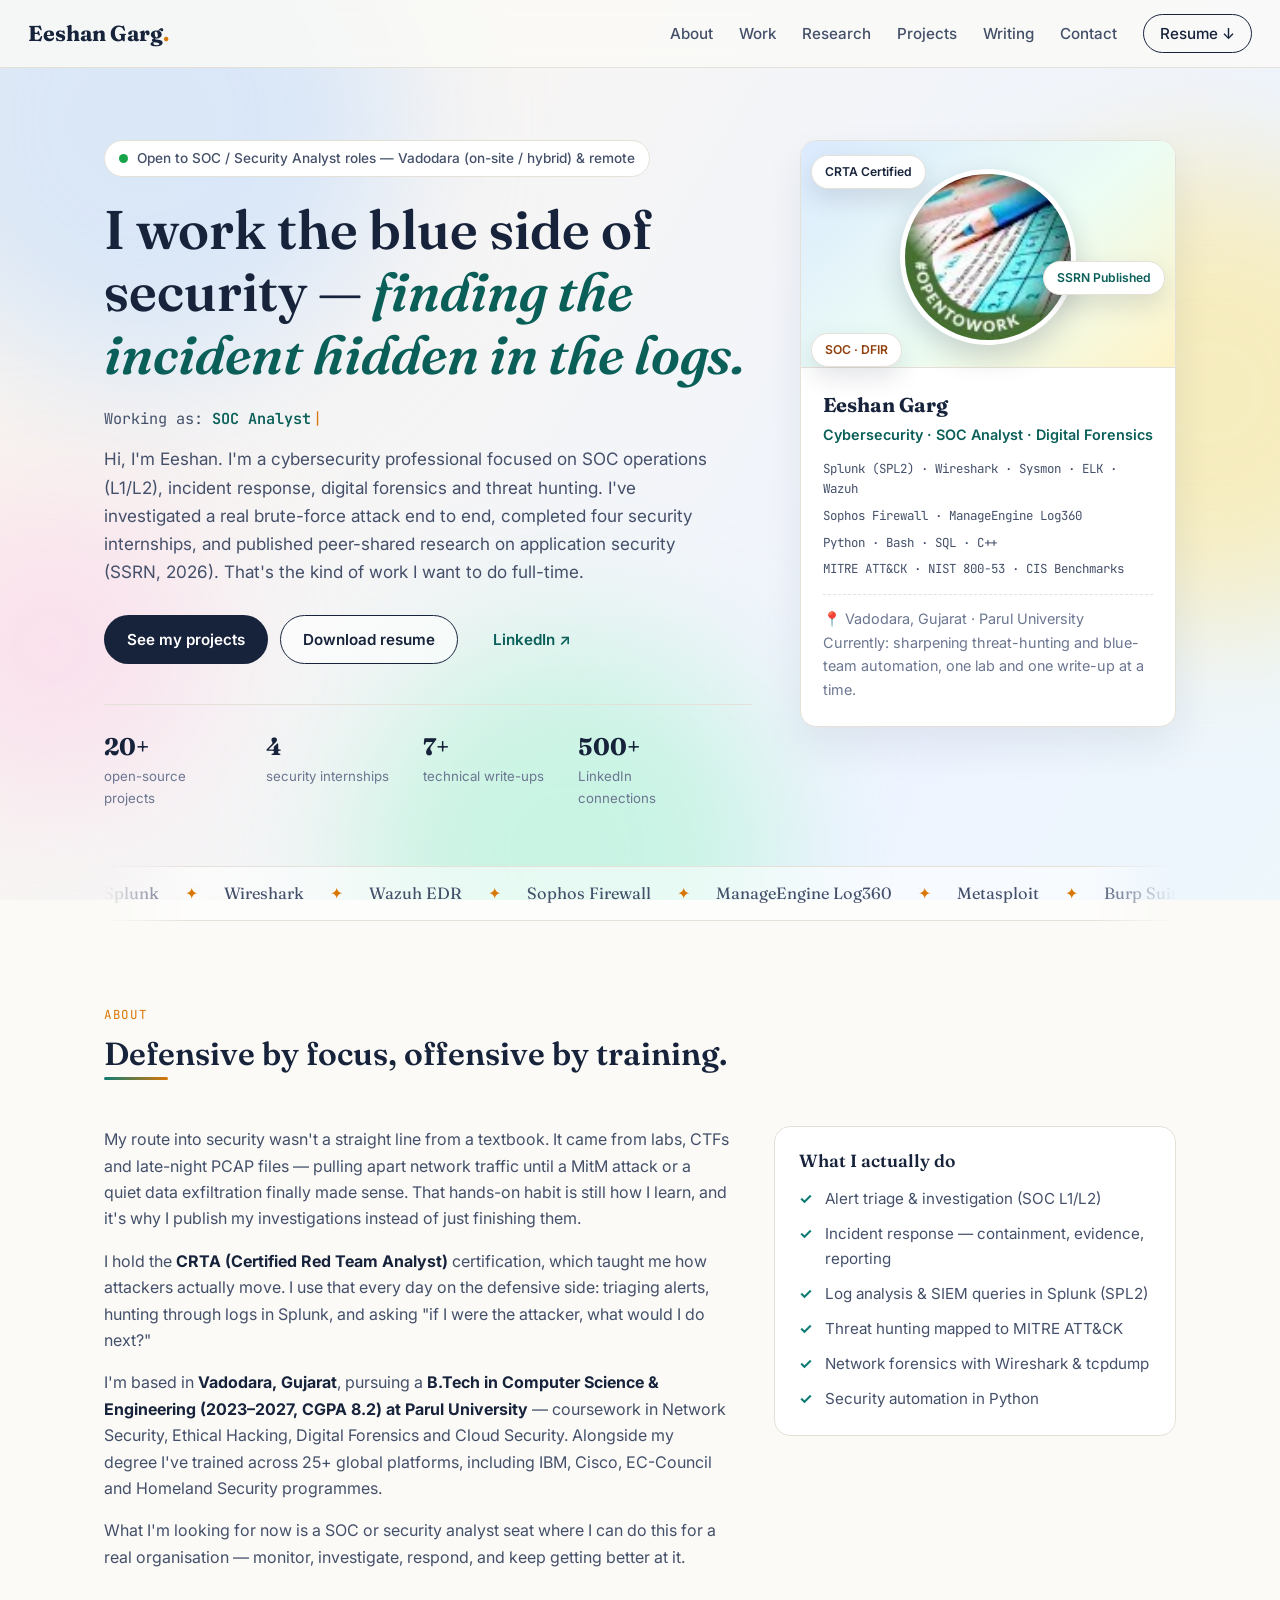
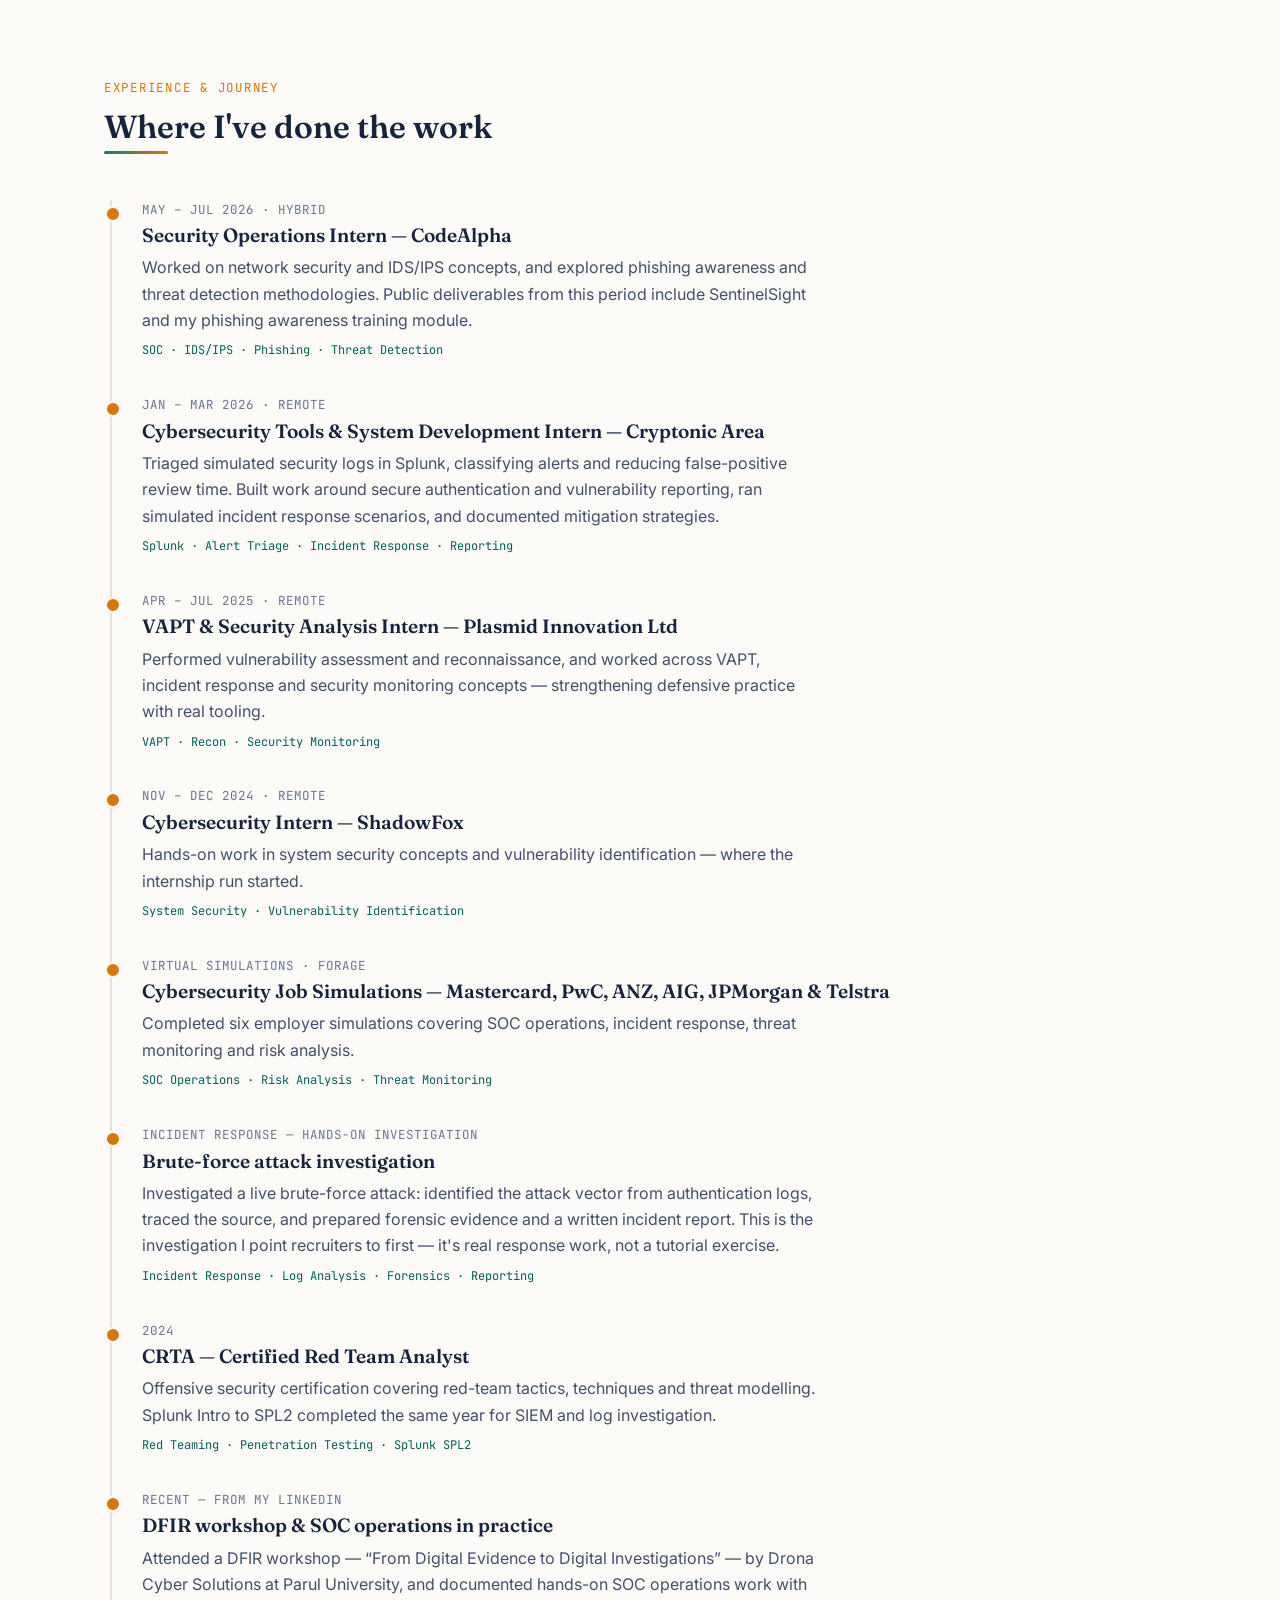
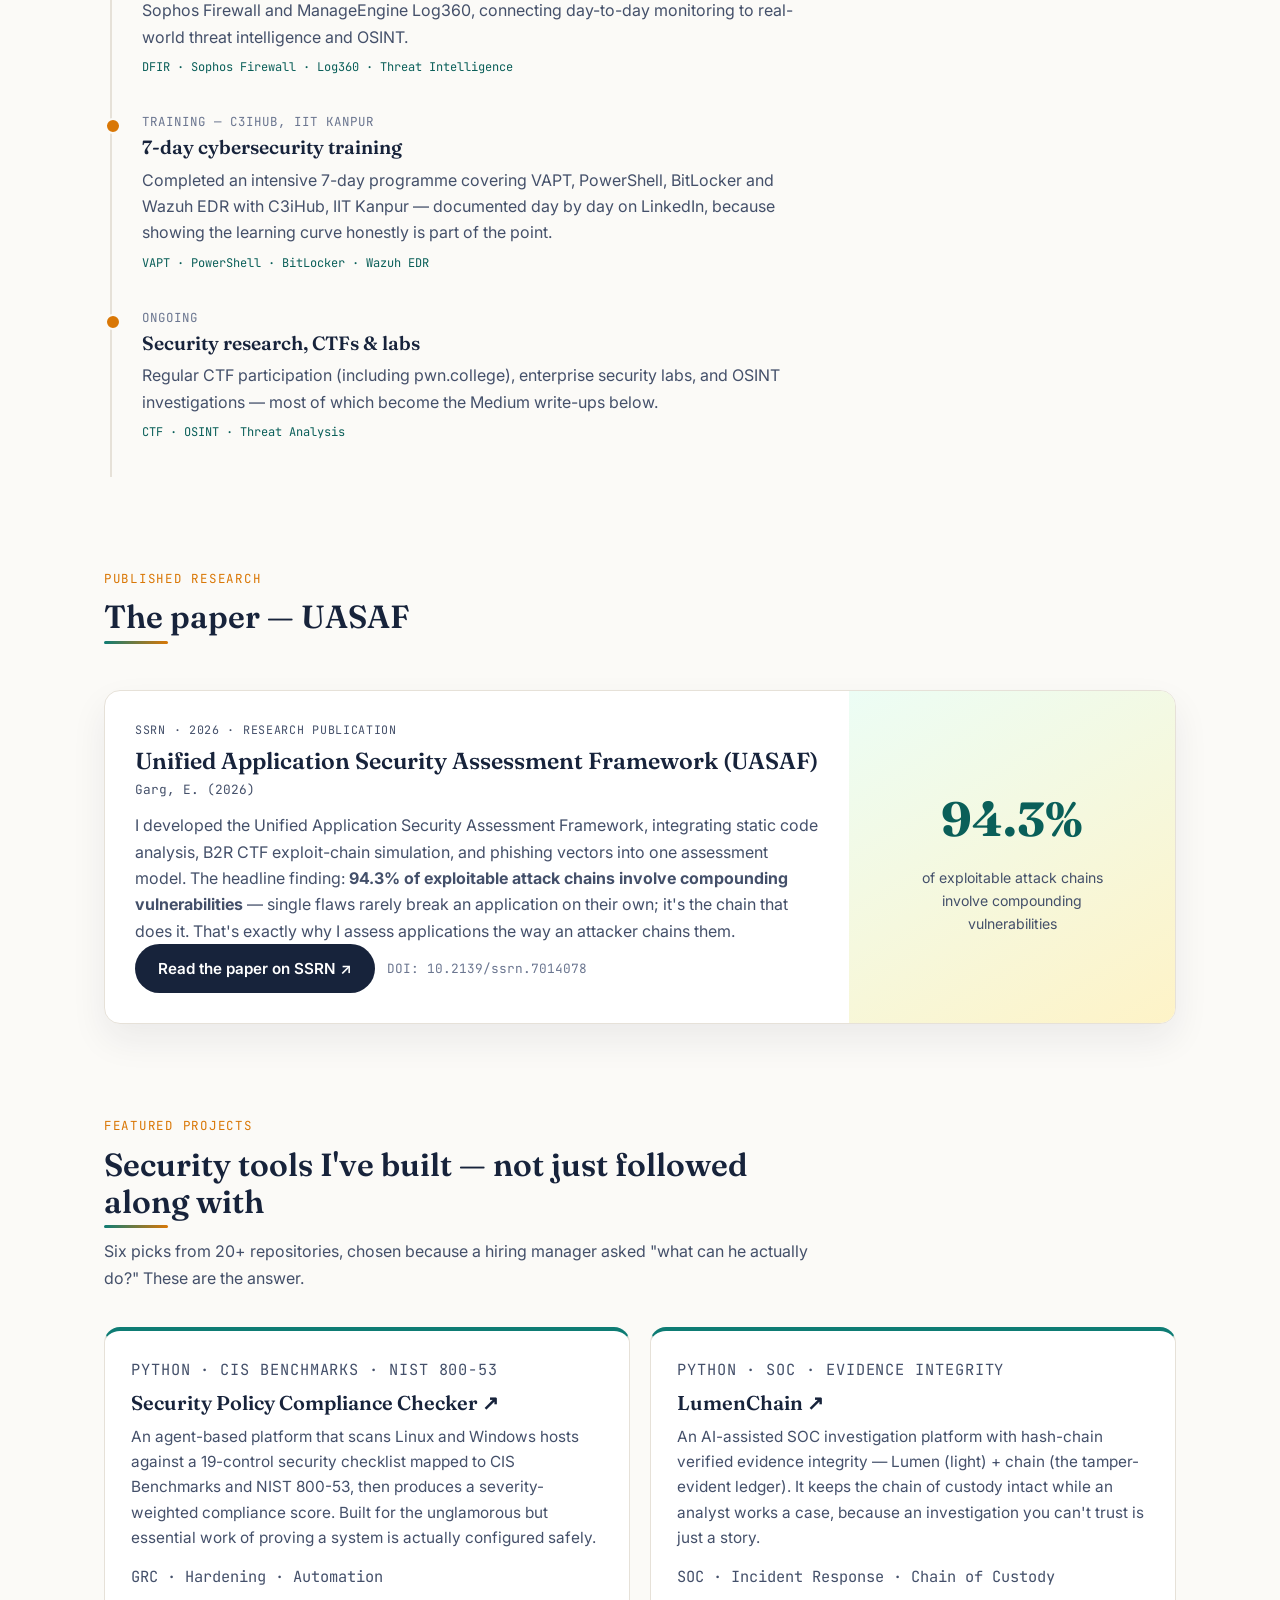
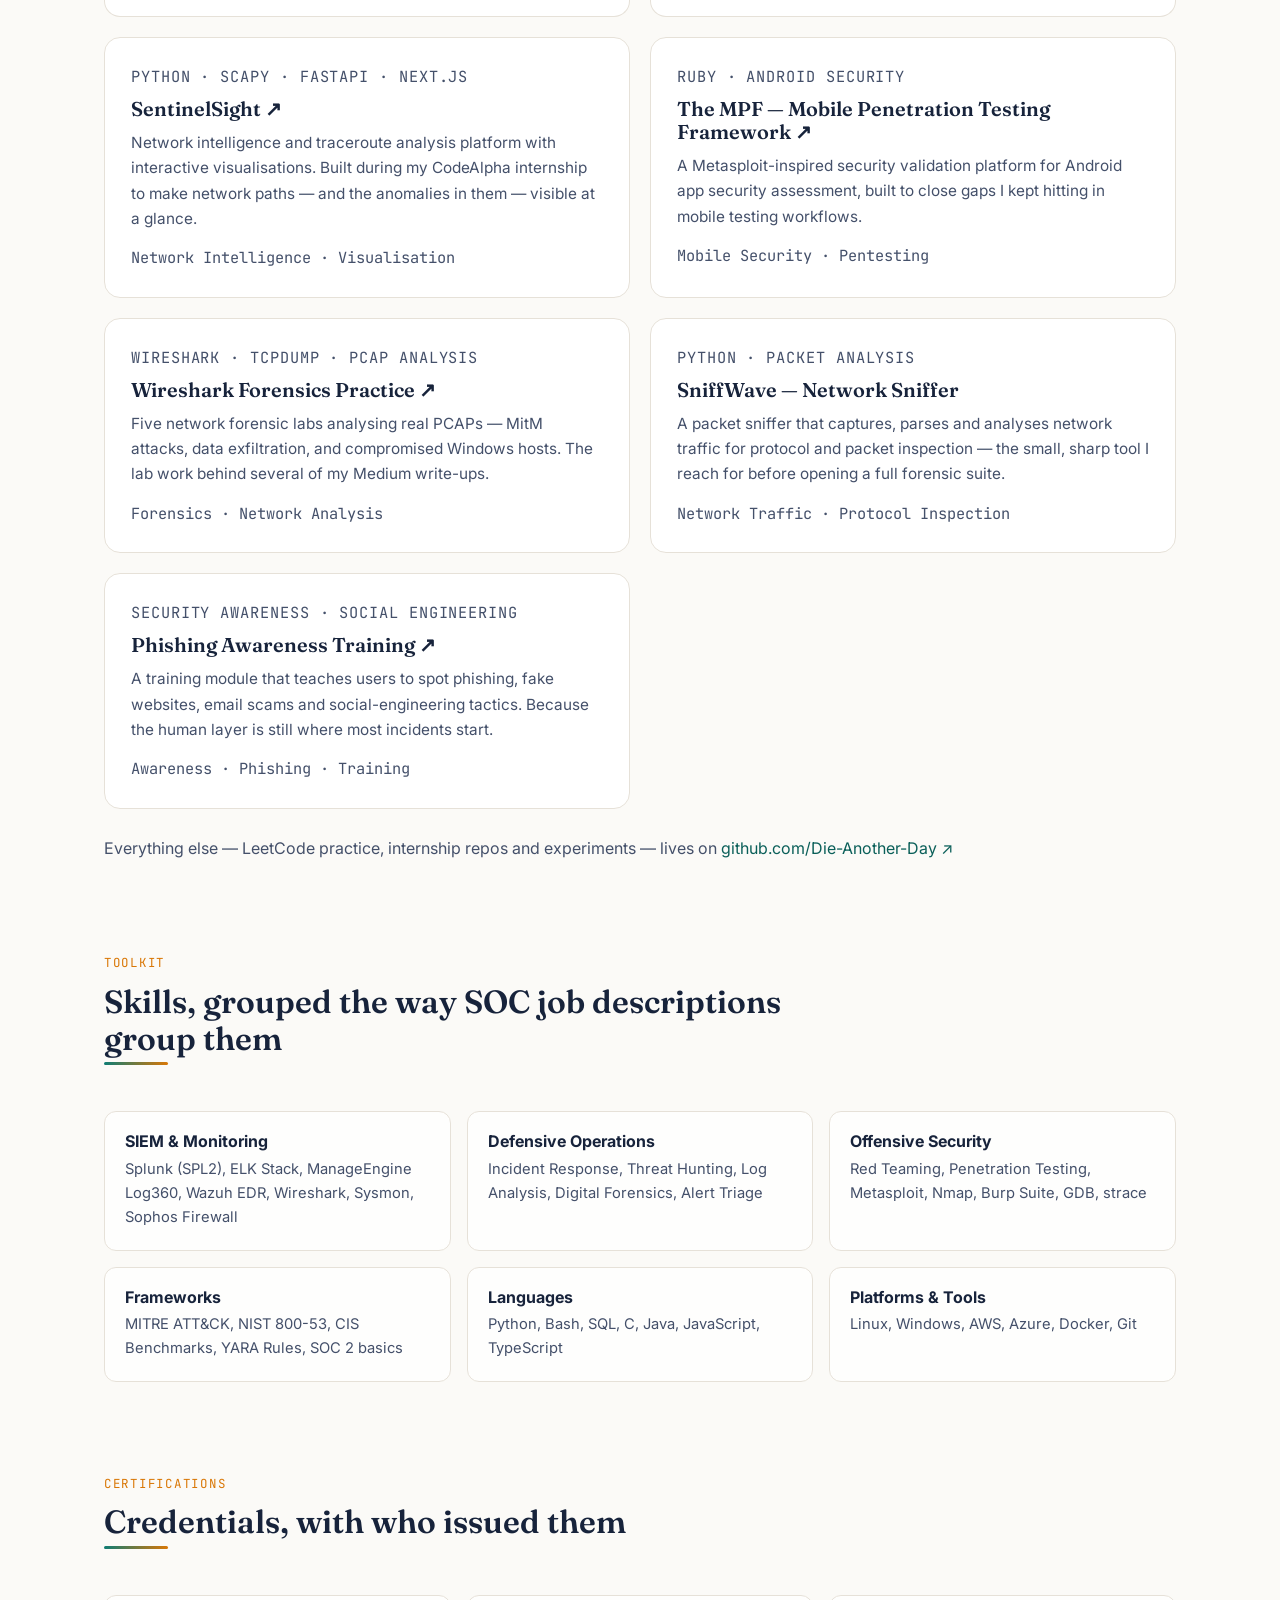
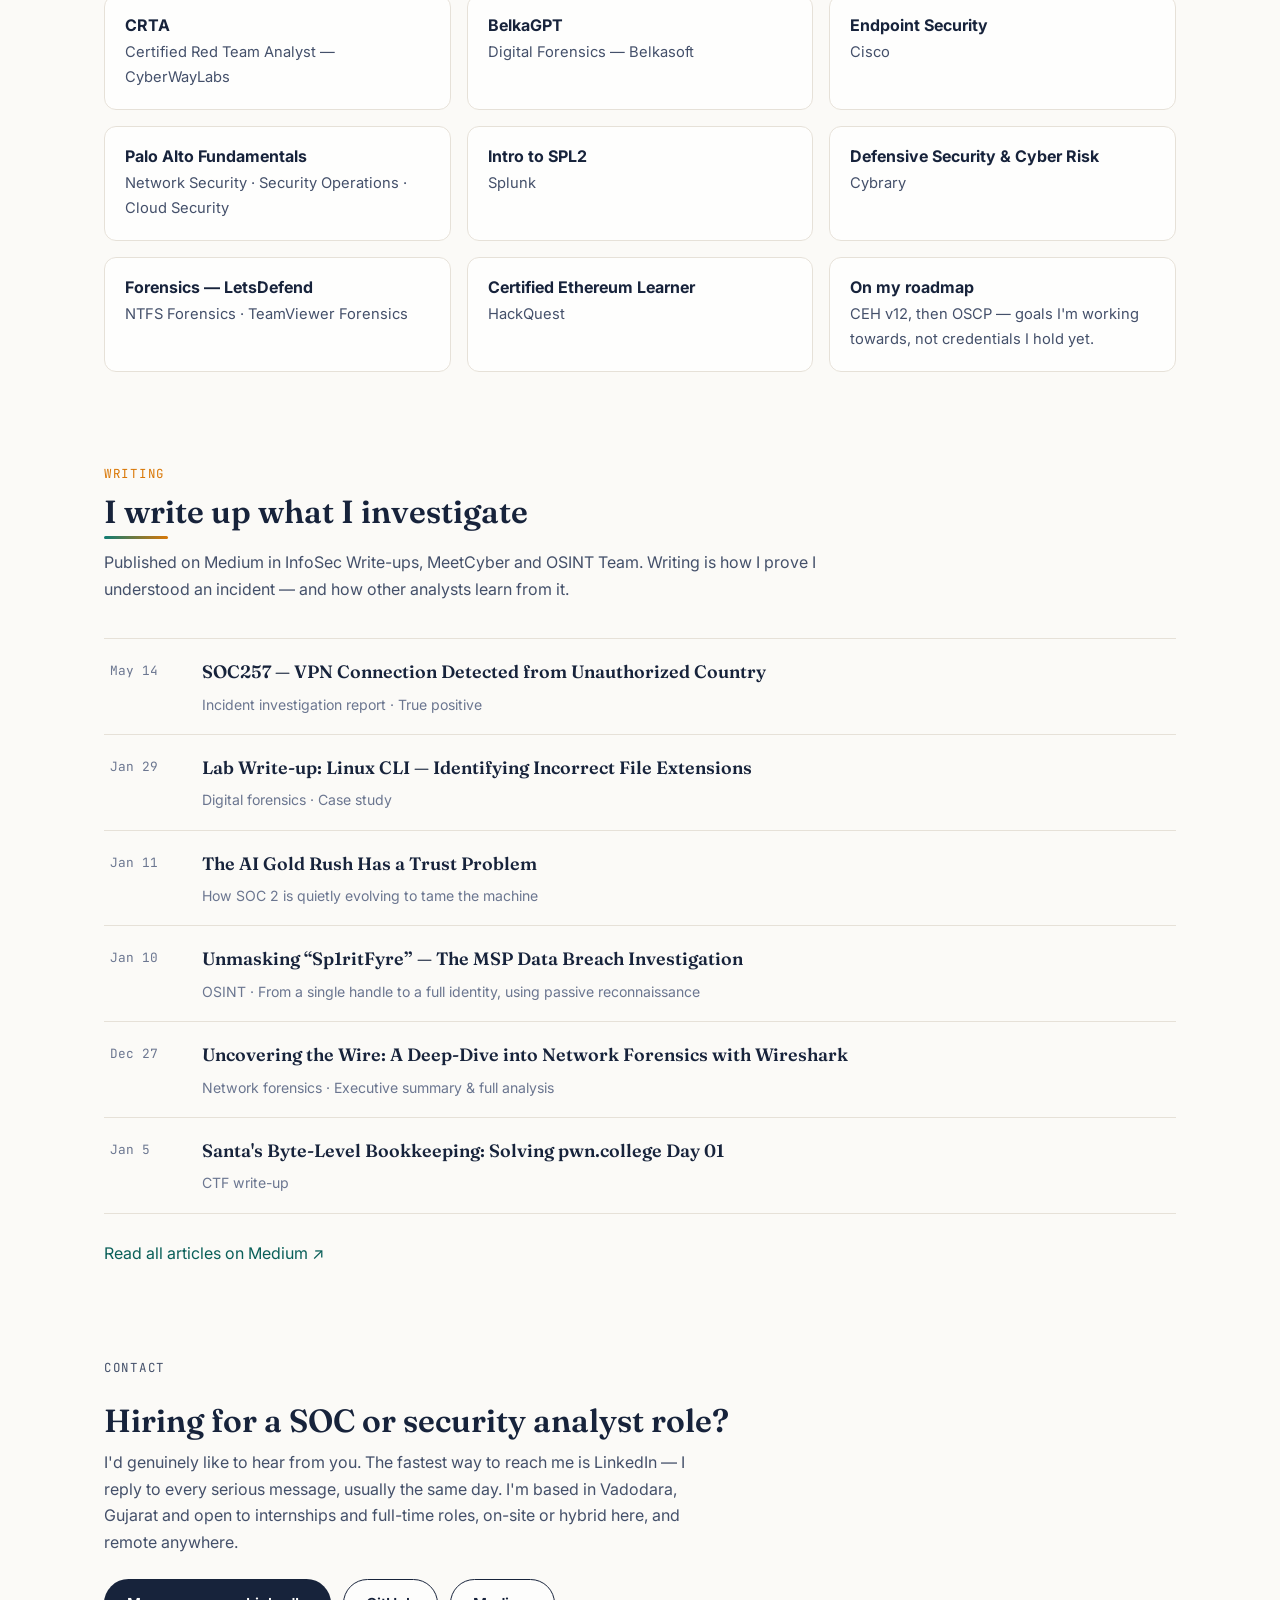
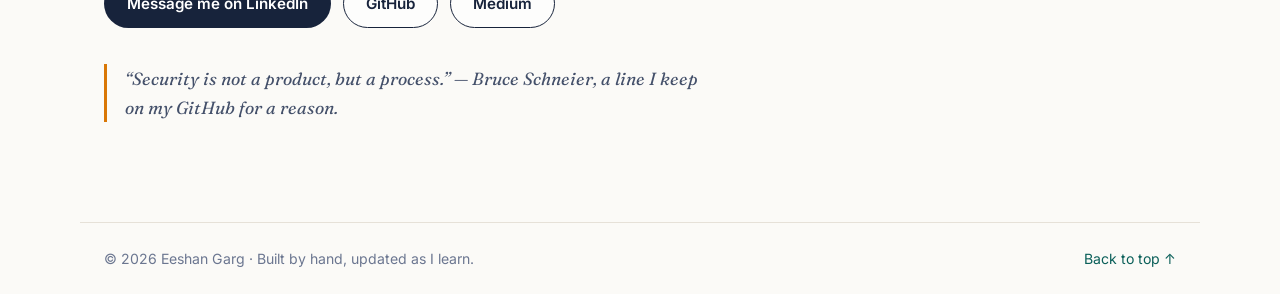
==== preview-single-file.html @ 0905671b "Add files via upload" ====
<!DOCTYPE html>
<html lang="en">
<head>
<meta charset="UTF-8">
<meta name="viewport" content="width=device-width, initial-scale=1.0, viewport-fit=cover">
<meta name="color-scheme" content="light">
<title>Eeshan Garg — SOC Analyst &amp; Cybersecurity Professional</title>
<meta name="description" content="Eeshan Garg is a cybersecurity professional from Vadodara, Gujarat, specialising in SOC operations, incident response, threat hunting and digital forensics. CRTA certified, Splunk SPL2, Parul University. Open to SOC / Security Analyst roles — on-site & hybrid in Vadodara, and remote.">
<meta property="og:title" content="Eeshan Garg — SOC Analyst & Cybersecurity Professional">
<meta property="og:description" content="SOC operations, incident response, threat hunting. CRTA certified. I investigate real incidents and write up what I find.">
<meta property="og:type" content="website">
<meta property="og:url" content="https://eeshan-agrawal.vercel.app/">
<link rel="preconnect" href="https://fonts.googleapis.com">
<link rel="preconnect" href="https://fonts.gstatic.com" crossorigin>
<link href="https://fonts.googleapis.com/css2?family=Fraunces:opsz,wght@9..144,500;9..144,600;9..144,700&family=Inter:wght@400;500;600;700&family=JetBrains+Mono:wght@400;500&display=swap" rel="stylesheet">
<link rel="icon" href="data:image/svg+xml,<svg xmlns='http://www.w3.org/2000/svg' viewBox='0 0 100 100'><text y='.9em' font-size='90'>🛡</text></svg>">
<style>
/* Eeshan Garg — portfolio
   Light, warm, paper-like. Animated pastel background, ink navy text.
   Hand-tuned, no framework. */

:root{
  --ink:#17233b;
  --ink-soft:#44506a;
  --muted:#6b7690;
  --paper:#fbfaf7;
  --card:#ffffff;
  --line:#e6e1d8;
  --teal:#0e7c74;
  --teal-dark:#0a5f59;
  --amber:#d97706;
  --radius:16px;
  --max:1120px;
}

*{box-sizing:border-box;margin:0;padding:0}
html{scroll-behavior:smooth}
body{
  font-family:'Inter',system-ui,-apple-system,sans-serif;
  color:var(--ink);
  background:var(--paper);
  line-height:1.65;
  overflow-x:hidden;
  position:relative;
}
h1,h2,h3{font-family:'Fraunces',Georgia,serif;line-height:1.15;font-weight:600}
a{color:var(--teal-dark);text-decoration:none}
a:hover{text-decoration:underline}
::selection{background:#ffe9b8}

/* ---------- animated light background ---------- */
.bg{position:fixed;inset:0;z-index:-1;overflow:hidden;
  background:linear-gradient(120deg,#fdf6ec,#eef4ff,#ecfdf5,#fdf2f8,#fff7ed);
  background-size:300% 300%;
  animation:bgShift 26s ease-in-out infinite alternate;
}
@keyframes bgShift{
  0%{background-position:0% 40%}
  50%{background-position:60% 60%}
  100%{background-position:100% 40%}
}
.blob{position:absolute;border-radius:50%;filter:blur(70px);opacity:.55;will-change:transform}
.blob-1{width:520px;height:520px;background:#bfdbfe;top:-140px;left:-120px;animation:drift1 22s ease-in-out infinite alternate}
.blob-2{width:460px;height:460px;background:#fde68a;top:18%;right:-160px;animation:drift2 28s ease-in-out infinite alternate}
.blob-3{width:420px;height:420px;background:#a7f3d0;bottom:-160px;left:28%;animation:drift1 32s ease-in-out infinite alternate-reverse}
.blob-4{width:300px;height:300px;background:#fbcfe8;top:55%;left:-100px;animation:drift2 24s ease-in-out infinite alternate-reverse}
@keyframes drift1{from{transform:translate(0,0) scale(1)}to{transform:translate(90px,60px) scale(1.12)}}
@keyframes drift2{from{transform:translate(0,0) scale(1.05)}to{transform:translate(-70px,90px) scale(.94)}}
@media (prefers-reduced-motion:reduce){
  .bg,.blob{animation:none}
  html{scroll-behavior:auto}
}

/* ---------- header ---------- */
.site-header{
  position:sticky;top:0;z-index:50;
  display:flex;align-items:center;justify-content:space-between;
  padding:14px 28px;
  background:rgba(251,250,247,.82);backdrop-filter:blur(10px);
  border-bottom:1px solid var(--line);
}
.brand{font-family:'Fraunces',serif;font-size:1.35rem;font-weight:700;color:var(--ink)}
.brand:hover{text-decoration:none}
.brand-dot{color:var(--amber)}
.nav{display:flex;gap:26px;align-items:center}
.nav a{color:var(--ink-soft);font-weight:500;font-size:.95rem}
.nav a:hover{color:var(--ink);text-decoration:none}
.nav-cta{border:1.5px solid var(--ink);border-radius:999px;padding:6px 16px;color:var(--ink)!important}
.nav-cta:hover{background:var(--ink);color:#fff!important}
.nav-toggle{display:none;background:none;border:0;font-size:1.4rem;cursor:pointer;color:var(--ink)}

/* ---------- layout ---------- */
main{max-width:var(--max);margin:0 auto;padding:0 24px}
.section{padding:84px 0 8px}
.section-head{max-width:720px;margin-bottom:36px}
.kicker{font-family:'JetBrains Mono',monospace;font-size:.78rem;letter-spacing:.14em;text-transform:uppercase;color:var(--amber);margin-bottom:10px}
.section-head h2,.contact h2{font-size:2rem;margin-bottom:10px}
.section-sub{color:var(--ink-soft)}

/* ---------- hero ---------- */
.hero{display:grid;grid-template-columns:1.55fr .9fr;gap:48px;padding:72px 0 30px;align-items:start}
.availability{display:inline-flex;align-items:center;gap:9px;background:#fff;border:1px solid var(--line);
  border-radius:999px;padding:6px 14px;font-size:.85rem;font-weight:500;color:var(--ink-soft);margin-bottom:22px}
.pulse{width:9px;height:9px;border-radius:50%;background:#16a34a;animation:pulse 2s infinite}
@keyframes pulse{0%{box-shadow:0 0 0 0 rgba(22,163,74,.45)}70%{box-shadow:0 0 0 8px rgba(22,163,74,0)}100%{box-shadow:0 0 0 0 rgba(22,163,74,0)}}
.hero h1{font-size:clamp(2.1rem,4.6vw,3.4rem);margin-bottom:20px}
.hero h1 em{font-style:italic;color:var(--teal-dark)}
.hero-sub{font-size:1.07rem;color:var(--ink-soft);max-width:56ch;margin-bottom:28px}
.hero-actions{display:flex;flex-wrap:wrap;gap:12px;align-items:center}
.btn{display:inline-block;border-radius:999px;padding:11px 22px;font-weight:600;font-size:.95rem;border:1.5px solid transparent}
.btn:hover{text-decoration:none;transform:translateY(-1px)}
.btn-primary{background:var(--ink);color:#fff}
.btn-primary:hover{background:var(--teal-dark)}
.btn-ghost{border-color:var(--ink);color:var(--ink);background:rgba(255,255,255,.6)}
.btn-ghost:hover{background:var(--ink);color:#fff}
.btn-text{color:var(--teal-dark)}
.stats{display:flex;gap:34px;flex-wrap:wrap;margin-top:40px;border-top:1px solid var(--line);padding-top:22px}
.stats dt{font-family:'Fraunces',serif;font-size:1.5rem;font-weight:700}
.stats dd{font-size:.83rem;color:var(--muted);max-width:16ch}

.hero-card{background:var(--card);border:1px solid var(--line);border-radius:var(--radius);
  overflow:hidden;box-shadow:0 18px 40px rgba(23,35,59,.08);transform:rotate(1.2deg)}
.photo-band{background:linear-gradient(140deg,#dbeafe,#ecfdf5 55%,#fef3c7);padding:28px 0 22px;
  display:flex;justify-content:center;border-bottom:1px solid var(--line)}
.profile-photo{width:176px;height:176px;border-radius:50%;object-fit:cover;display:block;
  background:#dbeafe;border:5px solid #fff;box-shadow:0 12px 28px rgba(23,35,59,.18)}
.photo-fallback{align-items:center;justify-content:center;font-family:'Fraunces',serif;
  font-size:3.4rem;font-weight:700;color:var(--teal-dark);
  background:linear-gradient(140deg,#bfdbfe,#a7f3d0 55%,#fde68a)}
.hero-card-body{padding:20px 22px 24px}
.card-name{font-family:'Fraunces',serif;font-size:1.25rem;font-weight:700}
.card-role{color:var(--teal-dark);font-weight:600;font-size:.9rem;margin:2px 0 12px}
.card-list{list-style:none;font-family:'JetBrains Mono',monospace;font-size:.78rem;color:var(--ink-soft);display:grid;gap:6px}
.card-note{margin-top:14px;font-size:.9rem;color:var(--muted);border-top:1px dashed var(--line);padding-top:12px}

/* ---------- about ---------- */
.two-col{display:grid;grid-template-columns:1.4fr .9fr;gap:44px}
.two-col p{color:var(--ink-soft);margin-bottom:16px}
.two-col p strong{color:var(--ink)}
.focus-box{background:#fff;border:1px solid var(--line);border-radius:var(--radius);padding:24px;height:fit-content}
.focus-box h3{margin-bottom:14px;font-size:1.1rem}
.check-list{list-style:none;display:grid;gap:10px}
.check-list li{padding-left:26px;position:relative;color:var(--ink-soft);font-size:.95rem}
.check-list li::before{content:"✓";position:absolute;left:0;color:var(--teal);font-weight:700}

/* ---------- timeline ---------- */
.timeline{list-style:none;border-left:2px solid var(--line);margin-left:6px}
.timeline li{position:relative;padding:0 0 34px 30px}
.timeline li::before{content:"";position:absolute;left:-7px;top:6px;width:12px;height:12px;border-radius:50%;background:var(--amber);border:2px solid var(--paper)}
.timeline .time{font-family:'JetBrains Mono',monospace;font-size:.78rem;color:var(--muted);text-transform:uppercase;letter-spacing:.08em}
.timeline h3{font-size:1.2rem;margin:4px 0 8px}
.timeline p{color:var(--ink-soft);max-width:68ch}
.timeline .tags{font-family:'JetBrains Mono',monospace;font-size:.75rem;color:var(--teal-dark);margin-top:8px}
.roadmap{background:#fffbeb;border:1px solid #fde68a;border-radius:12px;padding:14px 18px;color:#92400e;font-size:.93rem}

/* ---------- projects ---------- */
.project-grid{display:grid;grid-template-columns:1fr 1fr;gap:20px}
.project-card{background:var(--card);border:1px solid var(--line);border-radius:var(--radius);padding:26px;transition:transform .18s ease,box-shadow .18s ease}
.project-card:hover{transform:translateY(-3px);box-shadow:0 14px 30px rgba(23,35,59,.09)}
.project-card.featured{border-top:4px solid var(--teal)}
.project-meta{font-family:'JetBrains Mono',monospace;font-size:.73rem;color:var(--muted);text-transform:uppercase;letter-spacing:.06em;margin-bottom:8px}
.project-card h3{font-size:1.25rem;margin-bottom:10px}
.project-card h3 a{color:var(--ink)}
.project-card h3 a:hover{color:var(--teal-dark)}
.project-card p{color:var(--ink-soft);font-size:.96rem}
.project-foot{margin-top:14px;font-family:'JetBrains Mono',monospace;font-size:.73rem;color:var(--teal-dark)}
.more-link{margin-top:26px;color:var(--ink-soft)}

/* ---------- skills ---------- */
.skills-grid{display:grid;grid-template-columns:repeat(3,1fr);gap:16px}
.skill-box{background:rgba(255,255,255,.75);border:1px solid var(--line);border-radius:12px;padding:20px}
.skill-box h3{font-size:1rem;margin-bottom:6px;font-family:'Inter',sans-serif;font-weight:700}
.skill-box p{color:var(--ink-soft);font-size:.92rem}

/* ---------- writing ---------- */
.writing-list{list-style:none;border-top:1px solid var(--line)}
.writing-list li{border-bottom:1px solid var(--line)}
.writing-list a{display:grid;grid-template-columns:74px 1fr;gap:6px 18px;padding:18px 6px;color:var(--ink)}
.writing-list a:hover{text-decoration:none;background:rgba(255,255,255,.65)}
.w-date{font-family:'JetBrains Mono',monospace;font-size:.8rem;color:var(--muted);padding-top:3px}
.w-title{font-family:'Fraunces',serif;font-size:1.12rem;font-weight:600}
.w-sub{grid-column:2;color:var(--muted);font-size:.88rem}

/* ---------- contact / footer ---------- */
.contact{padding-bottom:30px}
.contact p{color:var(--ink-soft);max-width:62ch;margin-bottom:24px}
.quote{margin-top:36px;font-family:'Fraunces',serif;font-style:italic;font-size:1.1rem;color:var(--ink-soft);
  border-left:3px solid var(--amber);padding-left:18px;max-width:56ch}
footer{max-width:var(--max);margin:70px auto 0;padding:24px;border-top:1px solid var(--line);
  display:flex;justify-content:space-between;gap:16px;flex-wrap:wrap;color:var(--muted);font-size:.88rem}

/* ---------- reveal ---------- */
.reveal{opacity:0;transform:translateY(16px);transition:opacity .6s ease,transform .6s ease}
.reveal.visible{opacity:1;transform:none}
@media (prefers-reduced-motion:reduce){.reveal{opacity:1;transform:none;transition:none}}

/* ---------- mobile ---------- */
@media (max-width:900px){
  .hero{grid-template-columns:1fr;padding-top:44px}
  .hero-card{transform:none;max-width:440px}
  .two-col,.project-grid{grid-template-columns:1fr}
  .skills-grid{grid-template-columns:1fr 1fr}
  .nav{display:none;position:absolute;top:100%;left:0;right:0;flex-direction:column;align-items:flex-start;
    background:var(--paper);padding:18px 28px;border-bottom:1px solid var(--line);gap:16px}
  .nav.open{display:flex}
  .nav-toggle{display:block}
  .section{padding-top:60px}
}
@media (max-width:560px){.skills-grid{grid-template-columns:1fr}.stats{gap:22px}}

/* ===== Animations & effects layer (merged from animations.css) ===== */

/* scroll progress */
.scroll-progress{position:fixed;top:0;left:0;height:3px;width:0;z-index:100;
  background:linear-gradient(90deg,var(--teal),var(--amber));border-radius:0 3px 3px 0}

/* hero entrance */
@keyframes riseIn{from{opacity:0;transform:translateY(22px)}to{opacity:1;transform:none}}
.hero-copy>*{animation:riseIn .8s cubic-bezier(.22,.8,.32,1) both}
.hero-copy>*:nth-child(2){animation-delay:.08s}
.hero-copy>*:nth-child(3){animation-delay:.16s}
.hero-copy>*:nth-child(4){animation-delay:.24s}
.hero-copy>*:nth-child(5){animation-delay:.32s}
.hero-copy>*:nth-child(6){animation-delay:.4s}
.hero-card{animation:riseIn .9s .25s cubic-bezier(.22,.8,.32,1) both;transition:transform .25s ease,box-shadow .25s ease;transform-style:preserve-3d;position:relative}
.hero-card:hover{box-shadow:0 28px 60px rgba(23,35,59,.16)}

/* typewriter role line */
.role-rotator{font-family:'JetBrains Mono',monospace;font-size:.95rem;color:var(--ink-soft);margin-bottom:14px;min-height:1.5em}
.role-rotator #roleText{color:var(--teal-dark);font-weight:600}
.caret{display:inline-block;margin-left:2px;color:var(--amber);animation:blink 1s steps(1) infinite}
@keyframes blink{50%{opacity:0}}

/* floating badges on profile card */
.float-badge{position:absolute;z-index:3;background:#fff;border:1px solid var(--line);
  box-shadow:0 10px 24px rgba(23,35,59,.12);border-radius:999px;padding:6px 13px;
  font-size:.76rem;font-weight:600;color:var(--ink);animation:floaty 5s ease-in-out infinite}
.badge-1{top:14px;left:10px}
.badge-2{top:120px;right:10px;animation-delay:1.2s;color:var(--teal-dark)}
.badge-3{top:192px;left:10px;animation-delay:2.1s;color:#92400e}
@keyframes floaty{0%,100%{transform:translateY(0)}50%{transform:translateY(-9px)}}

/* marquee */
.marquee-wrap{overflow:hidden;border-top:1px solid var(--line);border-bottom:1px solid var(--line);
  background:rgba(255,255,255,.55);padding:13px 0;margin-top:26px;
  -webkit-mask-image:linear-gradient(90deg,transparent,#000 8%,#000 92%,transparent);
          mask-image:linear-gradient(90deg,transparent,#000 8%,#000 92%,transparent)}
.marquee{display:flex;gap:26px;width:max-content;animation:marquee 30s linear infinite;
  font-family:'Fraunces',serif;font-size:1.02rem;color:var(--ink-soft);white-space:nowrap}
.marquee i{color:var(--amber);font-style:normal}
.marquee-wrap:hover .marquee{animation-play-state:paused}
@keyframes marquee{to{transform:translateX(-50%)}}

/* paper card */
.paper-card{display:grid;grid-template-columns:1.6fr .7fr;gap:0;background:#fff;border:1px solid var(--line);
  border-radius:var(--radius);overflow:hidden;box-shadow:0 16px 36px rgba(23,35,59,.07)}
.paper-main{padding:30px}
.paper-main h3{font-size:1.45rem;margin-bottom:4px}
.paper-author{font-family:'JetBrains Mono',monospace;font-size:.8rem;color:var(--muted);margin-bottom:12px}
.paper-main p{color:var(--ink-soft)}
.doi{font-family:'JetBrains Mono',monospace;font-size:.8rem;color:var(--muted);align-self:center}
.paper-stat{background:linear-gradient(150deg,#ecfdf5,#fef3c7);display:flex;flex-direction:column;
  align-items:center;justify-content:center;padding:28px;text-align:center;gap:8px}
.paper-big{font-family:'Fraunces',serif;font-size:3rem;font-weight:700;color:var(--teal-dark)}
.paper-caption{font-size:.88rem;color:var(--ink-soft);max-width:22ch}

/* card shine + lift (projects) */
.project-card{position:relative;overflow:hidden}
.project-card::after{content:"";position:absolute;top:0;left:-80%;width:55%;height:100%;
  background:linear-gradient(100deg,transparent,rgba(255,255,255,.55),transparent);
  transform:skewX(-18deg);transition:left .6s ease}
.project-card:hover::after{left:130%}
.skill-box{transition:transform .18s ease,box-shadow .18s ease}
.skill-box:hover{transform:translateY(-3px);box-shadow:0 12px 24px rgba(23,35,59,.08)}

/* heading underline draw */
.section-head h2{position:relative;display:inline-block;padding-bottom:8px}
.section-head h2::after{content:"";position:absolute;left:0;bottom:0;height:3px;width:0;
  background:linear-gradient(90deg,var(--teal),var(--amber));border-radius:3px;transition:width .9s ease .15s}
.reveal.visible .section-head h2::after,.section.visible .section-head h2::after{width:64px}

/* timeline dots pulse in */
.timeline li::before{transition:transform .3s ease}
.timeline li:hover::before{transform:scale(1.45)}

/* buttons shine */
.btn-primary{position:relative;overflow:hidden}
.btn-primary::after{content:"";position:absolute;top:0;left:-90%;width:50%;height:100%;
  background:linear-gradient(100deg,transparent,rgba(255,255,255,.35),transparent);transform:skewX(-18deg);transition:left .55s ease}
.btn-primary:hover::after{left:140%}

/* writing rows slide */
.writing-list a{transition:transform .18s ease,background .18s ease}
.writing-list a:hover{transform:translateX(6px)}

/* staggered reveals */
.reveal .project-card,.reveal .skill-box{opacity:0;transform:translateY(14px);transition:opacity .55s ease,transform .55s ease}
.reveal.visible .project-card,.reveal.visible .skill-box{opacity:1;transform:none}
.reveal.visible .project-card:nth-child(2){transition-delay:.07s}
.reveal.visible .project-card:nth-child(3){transition-delay:.14s}
.reveal.visible .project-card:nth-child(4){transition-delay:.21s}
.reveal.visible .project-card:nth-child(5){transition-delay:.28s}
.reveal.visible .project-card:nth-child(6){transition-delay:.35s}
.reveal.visible .project-card:nth-child(7){transition-delay:.42s}
.reveal.visible .skill-box:nth-child(2){transition-delay:.06s}
.reveal.visible .skill-box:nth-child(3){transition-delay:.12s}
.reveal.visible .skill-box:nth-child(4){transition-delay:.18s}
.reveal.visible .skill-box:nth-child(5){transition-delay:.24s}
.reveal.visible .skill-box:nth-child(6){transition-delay:.3s}
.reveal.visible .skill-box:nth-child(7){transition-delay:.36s}
.reveal.visible .skill-box:nth-child(8){transition-delay:.42s}
.reveal.visible .skill-box:nth-child(9){transition-delay:.48s}

@media (max-width:900px){
  .paper-card{grid-template-columns:1fr}
  .float-badge{display:none}
}
@media (prefers-reduced-motion:reduce){
  .marquee,.float-badge,.caret,.hero-copy>*,.hero-card{animation:none!important}
  .reveal .project-card,.reveal .skill-box{opacity:1;transform:none;transition:none}
  .project-card::after,.btn-primary::after{display:none}
}
</style>
</head>
<body>
<div class="scroll-progress" id="scrollProgress" aria-hidden="true"></div>

<!-- animated light background -->
<div class="bg" aria-hidden="true">
  <div class="blob blob-1"></div>
  <div class="blob blob-2"></div>
  <div class="blob blob-3"></div>
  <div class="blob blob-4"></div>
</div>

<header class="site-header">
  <a class="brand" href="#top">Eeshan Garg<span class="brand-dot">.</span></a>
  <button class="nav-toggle" aria-label="Open menu" aria-expanded="false">☰</button>
  <nav class="nav" id="nav">
    <a href="#about">About</a>
    <a href="#work">Work</a>
    <a href="#research">Research</a>
    <a href="#projects">Projects</a>
    <a href="#writing">Writing</a>
    <a href="#contact">Contact</a>
    <a class="nav-cta" href="[data-uri]" download>Resume ↓</a>
  </nav>
</header>

<main id="top">

  <!-- HERO -->
  <section class="hero">
    <div class="hero-copy">
      <p class="availability"><span class="pulse"></span> Open to SOC / Security Analyst roles — Vadodara (on-site / hybrid) &amp; remote</p>
      <h1>I work the blue side of security — <em>finding the incident hidden in the logs.</em></h1>
      <p class="role-rotator" aria-label="Roles">Working as: <span id="roleText">SOC Analyst</span><span class="caret">|</span></p>
      <p class="hero-sub">
        Hi, I'm Eeshan. I'm a cybersecurity professional focused on SOC operations (L1/L2),
        incident response, digital forensics and threat hunting. I've investigated a real brute-force
        attack end to end, completed four security internships, and published peer-shared research on
        application security (SSRN, 2026). That's the kind of work I want to do full-time.
      </p>
      <div class="hero-actions">
        <a class="btn btn-primary" href="#projects">See my projects</a>
        <a class="btn btn-ghost" href="[data-uri]" download>Download resume</a>
        <a class="btn btn-text" href="https://www.linkedin.com/in/eeshangarg888" target="_blank" rel="noopener">LinkedIn ↗</a>
      </div>
      <dl class="stats">
        <div><dt><span class="count" data-count="20">0</span>+</dt><dd>open-source projects</dd></div>
        <div><dt><span class="count" data-count="4">0</span></dt><dd>security internships</dd></div>
        <div><dt><span class="count" data-count="7">0</span>+</dt><dd>technical write-ups</dd></div>
        <div><dt><span class="count" data-count="500">0</span>+</dt><dd>LinkedIn connections</dd></div>
      </dl>
    </div>

    <aside class="hero-card" id="heroCard">
      <span class="float-badge badge-1">CRTA Certified</span>
      <span class="float-badge badge-2">SSRN Published</span>
      <span class="float-badge badge-3">SOC · DFIR</span>
      <div class="photo-band">
        <img class="profile-photo" src="[data-uri]" alt="Eeshan Garg — LinkedIn profile photo"
             onerror="this.onerror=null;this.style.display='none';document.getElementById('photoFallback').style.display='flex';">
        <div class="profile-photo photo-fallback" id="photoFallback" style="display:none" aria-hidden="true">EG</div>
      </div>
      <div class="hero-card-body">
        <p class="card-name">Eeshan Garg</p>
        <p class="card-role">Cybersecurity · SOC Analyst · Digital Forensics</p>
        <ul class="card-list">
          <li>Splunk (SPL2) · Wireshark · Sysmon · ELK · Wazuh</li>
          <li>Sophos Firewall · ManageEngine Log360</li>
          <li>Python · Bash · SQL · C++</li>
          <li>MITRE ATT&amp;CK · NIST 800-53 · CIS Benchmarks</li>
        </ul>
        <p class="card-note">📍 Vadodara, Gujarat · Parul University<br>Currently: sharpening threat-hunting and blue-team automation, one lab and one write-up at a time.</p>
      </div>
    </aside>
  </section>

  <!-- scrolling tools strip -->
  <div class="marquee-wrap" aria-hidden="true">
    <div class="marquee">
      <span>Splunk</span><i>✦</i><span>Wireshark</span><i>✦</i><span>Wazuh EDR</span><i>✦</i><span>Sophos Firewall</span><i>✦</i><span>ManageEngine Log360</span><i>✦</i><span>Metasploit</span><i>✦</i><span>Burp Suite</span><i>✦</i><span>Nmap</span><i>✦</i><span>MITRE ATT&amp;CK</span><i>✦</i><span>YARA Rules</span><i>✦</i><span>Digital Forensics</span><i>✦</i><span>Threat Hunting</span><i>✦</i>
      <span>Splunk</span><i>✦</i><span>Wireshark</span><i>✦</i><span>Wazuh EDR</span><i>✦</i><span>Sophos Firewall</span><i>✦</i><span>ManageEngine Log360</span><i>✦</i><span>Metasploit</span><i>✦</i><span>Burp Suite</span><i>✦</i><span>Nmap</span><i>✦</i><span>MITRE ATT&amp;CK</span><i>✦</i><span>YARA Rules</span><i>✦</i><span>Digital Forensics</span><i>✦</i><span>Threat Hunting</span><i>✦</i>
    </div>
  </div>

  <!-- ABOUT -->
  <section id="about" class="section reveal">
    <div class="section-head">
      <p class="kicker">About</p>
      <h2>Defensive by focus, offensive by training.</h2>
    </div>
    <div class="two-col">
      <div>
        <p>
          My route into security wasn't a straight line from a textbook. It came from labs, CTFs and
          late-night PCAP files — pulling apart network traffic until a MitM attack or a quiet data
          exfiltration finally made sense. That hands-on habit is still how I learn, and it's why I
          publish my investigations instead of just finishing them.
        </p>
        <p>
          I hold the <strong>CRTA (Certified Red Team Analyst)</strong> certification, which taught me how
          attackers actually move. I use that every day on the defensive side: triaging alerts, hunting
          through logs in Splunk, and asking "if I were the attacker, what would I do next?"
        </p>
        <p>
          I'm based in <strong>Vadodara, Gujarat</strong>, pursuing a <strong>B.Tech in Computer Science &amp;
          Engineering (2023–2027, CGPA 8.2) at Parul University</strong> — coursework in Network Security,
          Ethical Hacking, Digital Forensics and Cloud Security. Alongside my degree I've trained across
          25+ global platforms, including IBM, Cisco, EC-Council and Homeland Security programmes.
        </p>
        <p>
          What I'm looking for now is a SOC or security analyst seat where I can do this for a real
          organisation — monitor, investigate, respond, and keep getting better at it.
        </p>
      </div>
      <div class="focus-box">
        <h3>What I actually do</h3>
        <ul class="check-list">
          <li>Alert triage &amp; investigation (SOC L1/L2)</li>
          <li>Incident response — containment, evidence, reporting</li>
          <li>Log analysis &amp; SIEM queries in Splunk (SPL2)</li>
          <li>Threat hunting mapped to MITRE ATT&amp;CK</li>
          <li>Network forensics with Wireshark &amp; tcpdump</li>
          <li>Security automation in Python</li>
        </ul>
      </div>
    </div>
  </section>

  <!-- EXPERIENCE -->
  <section id="work" class="section reveal">
    <div class="section-head">
      <p class="kicker">Experience &amp; journey</p>
      <h2>Where I've done the work</h2>
    </div>
    <ol class="timeline">
      <li>
        <p class="time">May – Jul 2026 · Hybrid</p>
        <h3>Security Operations Intern — CodeAlpha</h3>
        <p>
          Worked on network security and IDS/IPS concepts, and explored phishing awareness and threat
          detection methodologies. Public deliverables from this period include SentinelSight and my
          phishing awareness training module.
        </p>
        <p class="tags">SOC · IDS/IPS · Phishing · Threat Detection</p>
      </li>
      <li>
        <p class="time">Jan – Mar 2026 · Remote</p>
        <h3>Cybersecurity Tools &amp; System Development Intern — Cryptonic Area</h3>
        <p>
          Triaged simulated security logs in Splunk, classifying alerts and reducing false-positive
          review time. Built work around secure authentication and vulnerability reporting, ran
          simulated incident response scenarios, and documented mitigation strategies.
        </p>
        <p class="tags">Splunk · Alert Triage · Incident Response · Reporting</p>
      </li>
      <li>
        <p class="time">Apr – Jul 2025 · Remote</p>
        <h3>VAPT &amp; Security Analysis Intern — Plasmid Innovation Ltd</h3>
        <p>
          Performed vulnerability assessment and reconnaissance, and worked across VAPT, incident
          response and security monitoring concepts — strengthening defensive practice with real tooling.
        </p>
        <p class="tags">VAPT · Recon · Security Monitoring</p>
      </li>
      <li>
        <p class="time">Nov – Dec 2024 · Remote</p>
        <h3>Cybersecurity Intern — ShadowFox</h3>
        <p>Hands-on work in system security concepts and vulnerability identification — where the internship run started.</p>
        <p class="tags">System Security · Vulnerability Identification</p>
      </li>
      <li>
        <p class="time">Virtual simulations · Forage</p>
        <h3>Cybersecurity Job Simulations — Mastercard, PwC, ANZ, AIG, JPMorgan &amp; Telstra</h3>
        <p>Completed six employer simulations covering SOC operations, incident response, threat monitoring and risk analysis.</p>
        <p class="tags">SOC Operations · Risk Analysis · Threat Monitoring</p>
      </li>
      <li>
        <p class="time">Incident Response — hands-on investigation</p>
        <h3>Brute-force attack investigation</h3>
        <p>
          Investigated a live brute-force attack: identified the attack vector from authentication logs,
          traced the source, and prepared forensic evidence and a written incident report. This is the
          investigation I point recruiters to first — it's real response work, not a tutorial exercise.
        </p>
        <p class="tags">Incident Response · Log Analysis · Forensics · Reporting</p>
      </li>
      <li>
        <p class="time">2024</p>
        <h3>CRTA — Certified Red Team Analyst</h3>
        <p>Offensive security certification covering red-team tactics, techniques and threat modelling. Splunk Intro to SPL2 completed the same year for SIEM and log investigation.</p>
        <p class="tags">Red Teaming · Penetration Testing · Splunk SPL2</p>
      </li>
      <li>
        <p class="time">Recent — from my LinkedIn</p>
        <h3>DFIR workshop &amp; SOC operations in practice</h3>
        <p>
          Attended a DFIR workshop — “From Digital Evidence to Digital Investigations” — by Drona Cyber
          Solutions at Parul University, and documented hands-on SOC operations work with Sophos Firewall
          and ManageEngine Log360, connecting day-to-day monitoring to real-world threat intelligence and OSINT.
        </p>
        <p class="tags">DFIR · Sophos Firewall · Log360 · Threat Intelligence</p>
      </li>
      <li>
        <p class="time">Training — C3iHub, IIT Kanpur</p>
        <h3>7-day cybersecurity training</h3>
        <p>
          Completed an intensive 7-day programme covering VAPT, PowerShell, BitLocker and Wazuh EDR
          with C3iHub, IIT Kanpur — documented day by day on LinkedIn, because showing the learning
          curve honestly is part of the point.
        </p>
        <p class="tags">VAPT · PowerShell · BitLocker · Wazuh EDR</p>
      </li>
      <li>
        <p class="time">Ongoing</p>
        <h3>Security research, CTFs &amp; labs</h3>
        <p>
          Regular CTF participation (including pwn.college), enterprise security labs, and OSINT
          investigations — most of which become the Medium write-ups below.
        </p>
        <p class="tags">CTF · OSINT · Threat Analysis</p>
      </li>
    </ol>
  </section>

  <!-- RESEARCH -->
  <section id="research" class="section reveal">
    <div class="section-head">
      <p class="kicker">Published research</p>
      <h2>The paper — UASAF</h2>
    </div>
    <article class="paper-card">
      <div class="paper-main">
        <p class="project-meta">SSRN · 2026 · Research Publication</p>
        <h3>Unified Application Security Assessment Framework (UASAF)</h3>
        <p class="paper-author">Garg, E. (2026)</p>
        <p>
          I developed the Unified Application Security Assessment Framework, integrating static code
          analysis, B2R CTF exploit-chain simulation, and phishing vectors into one assessment model.
          The headline finding: <strong>94.3% of exploitable attack chains involve compounding
          vulnerabilities</strong> — single flaws rarely break an application on their own; it's the
          chain that does it. That's exactly why I assess applications the way an attacker chains them.
        </p>
        <div class="hero-actions">
          <a class="btn btn-primary" href="https://doi.org/10.2139/ssrn.7014078" target="_blank" rel="noopener">Read the paper on SSRN ↗</a>
          <span class="doi">DOI: 10.2139/ssrn.7014078</span>
        </div>
      </div>
      <div class="paper-stat">
        <span class="paper-big"><span class="count" data-count="94.3" data-decimal="1">0</span>%</span>
        <span class="paper-caption">of exploitable attack chains involve compounding vulnerabilities</span>
      </div>
    </article>
  </section>

  <!-- PROJECTS -->
  <section id="projects" class="section reveal">
    <div class="section-head">
      <p class="kicker">Featured projects</p>
      <h2>Security tools I've built — not just followed along with</h2>
      <p class="section-sub">Six picks from 20+ repositories, chosen because a hiring manager asked "what can he actually do?" These are the answer.</p>
    </div>

    <div class="project-grid">
      <article class="project-card featured">
        <p class="project-meta">Python · CIS Benchmarks · NIST 800-53</p>
        <h3><a href="https://github.com/Die-Another-Day/Security-Policy-Compliance-Checker" target="_blank" rel="noopener">Security Policy Compliance Checker ↗</a></h3>
        <p>An agent-based platform that scans Linux and Windows hosts against a 19-control security checklist mapped to CIS Benchmarks and NIST 800-53, then produces a severity-weighted compliance score. Built for the unglamorous but essential work of proving a system is actually configured safely.</p>
        <p class="project-foot">GRC · Hardening · Automation</p>
      </article>

      <article class="project-card featured">
        <p class="project-meta">Python · SOC · Evidence Integrity</p>
        <h3><a href="https://github.com/Die-Another-Day/LumenChain" target="_blank" rel="noopener">LumenChain ↗</a></h3>
        <p>An AI-assisted SOC investigation platform with hash-chain verified evidence integrity — Lumen (light) + chain (the tamper-evident ledger). It keeps the chain of custody intact while an analyst works a case, because an investigation you can't trust is just a story.</p>
        <p class="project-foot">SOC · Incident Response · Chain of Custody</p>
      </article>

      <article class="project-card">
        <p class="project-meta">Python · Scapy · FastAPI · Next.js</p>
        <h3><a href="https://github.com/Die-Another-Day/CodeAlpha_SentinelSight" target="_blank" rel="noopener">SentinelSight ↗</a></h3>
        <p>Network intelligence and traceroute analysis platform with interactive visualisations. Built during my CodeAlpha internship to make network paths — and the anomalies in them — visible at a glance.</p>
        <p class="project-foot">Network Intelligence · Visualisation</p>
      </article>

      <article class="project-card">
        <p class="project-meta">Ruby · Android Security</p>
        <h3><a href="https://github.com/Die-Another-Day/The-MPF" target="_blank" rel="noopener">The MPF — Mobile Penetration Testing Framework ↗</a></h3>
        <p>A Metasploit-inspired security validation platform for Android app security assessment, built to close gaps I kept hitting in mobile testing workflows.</p>
        <p class="project-foot">Mobile Security · Pentesting</p>
      </article>

      <article class="project-card">
        <p class="project-meta">Wireshark · tcpdump · PCAP Analysis</p>
        <h3><a href="https://github.com/Die-Another-Day/Wireshark-Forensics-Practice" target="_blank" rel="noopener">Wireshark Forensics Practice ↗</a></h3>
        <p>Five network forensic labs analysing real PCAPs — MitM attacks, data exfiltration, and compromised Windows hosts. The lab work behind several of my Medium write-ups.</p>
        <p class="project-foot">Forensics · Network Analysis</p>
      </article>

      <article class="project-card">
        <p class="project-meta">Python · Packet Analysis</p>
        <h3>SniffWave — Network Sniffer</h3>
        <p>A packet sniffer that captures, parses and analyses network traffic for protocol and packet inspection — the small, sharp tool I reach for before opening a full forensic suite.</p>
        <p class="project-foot">Network Traffic · Protocol Inspection</p>
      </article>

      <article class="project-card">
        <p class="project-meta">Security Awareness · Social Engineering</p>
        <h3><a href="https://github.com/Die-Another-Day/CodeAlpha_PhishingAwarenessTraining" target="_blank" rel="noopener">Phishing Awareness Training ↗</a></h3>
        <p>A training module that teaches users to spot phishing, fake websites, email scams and social-engineering tactics. Because the human layer is still where most incidents start.</p>
        <p class="project-foot">Awareness · Phishing · Training</p>
      </article>
    </div>
    <p class="more-link">Everything else — LeetCode practice, internship repos and experiments — lives on <a href="https://github.com/Die-Another-Day/" target="_blank" rel="noopener">github.com/Die-Another-Day ↗</a></p>
  </section>

  <!-- SKILLS -->
  <section class="section reveal">
    <div class="section-head">
      <p class="kicker">Toolkit</p>
      <h2>Skills, grouped the way SOC job descriptions group them</h2>
    </div>
    <div class="skills-grid">
      <div class="skill-box"><h3>SIEM &amp; Monitoring</h3><p>Splunk (SPL2), ELK Stack, ManageEngine Log360, Wazuh EDR, Wireshark, Sysmon, Sophos Firewall</p></div>
      <div class="skill-box"><h3>Defensive Operations</h3><p>Incident Response, Threat Hunting, Log Analysis, Digital Forensics, Alert Triage</p></div>
      <div class="skill-box"><h3>Offensive Security</h3><p>Red Teaming, Penetration Testing, Metasploit, Nmap, Burp Suite, GDB, strace</p></div>
      <div class="skill-box"><h3>Frameworks</h3><p>MITRE ATT&amp;CK, NIST 800-53, CIS Benchmarks, YARA Rules, SOC 2 basics</p></div>
      <div class="skill-box"><h3>Languages</h3><p>Python, Bash, SQL, C, Java, JavaScript, TypeScript</p></div>
      <div class="skill-box"><h3>Platforms &amp; Tools</h3><p>Linux, Windows, AWS, Azure, Docker, Git</p></div>
    </div>
  </section>

  <!-- CERTIFICATIONS -->
  <section class="section reveal">
    <div class="section-head">
      <p class="kicker">Certifications</p>
      <h2>Credentials, with who issued them</h2>
    </div>
    <div class="skills-grid">
      <div class="skill-box"><h3>CRTA</h3><p>Certified Red Team Analyst — CyberWayLabs</p></div>
      <div class="skill-box"><h3>BelkaGPT</h3><p>Digital Forensics — Belkasoft</p></div>
      <div class="skill-box"><h3>Endpoint Security</h3><p>Cisco</p></div>
      <div class="skill-box"><h3>Palo Alto Fundamentals</h3><p>Network Security · Security Operations · Cloud Security</p></div>
      <div class="skill-box"><h3>Intro to SPL2</h3><p>Splunk</p></div>
      <div class="skill-box"><h3>Defensive Security &amp; Cyber Risk</h3><p>Cybrary</p></div>
      <div class="skill-box"><h3>Forensics — LetsDefend</h3><p>NTFS Forensics · TeamViewer Forensics</p></div>
      <div class="skill-box"><h3>Certified Ethereum Learner</h3><p>HackQuest</p></div>
      <div class="skill-box"><h3>On my roadmap</h3><p>CEH v12, then OSCP — goals I'm working towards, not credentials I hold yet.</p></div>
    </div>
  </section>

  <!-- WRITING -->
  <section id="writing" class="section reveal">
    <div class="section-head">
      <p class="kicker">Writing</p>
      <h2>I write up what I investigate</h2>
      <p class="section-sub">Published on Medium in InfoSec Write-ups, MeetCyber and OSINT Team. Writing is how I prove I understood an incident — and how other analysts learn from it.</p>
    </div>
    <ul class="writing-list">
      <li>
        <a href="https://eeshan-agrawal.medium.com/" target="_blank" rel="noopener">
          <span class="w-date">May 14</span>
          <span class="w-title">SOC257 — VPN Connection Detected from Unauthorized Country</span>
          <span class="w-sub">Incident investigation report · True positive</span>
        </a>
      </li>
      <li>
        <a href="https://eeshan-agrawal.medium.com/" target="_blank" rel="noopener">
          <span class="w-date">Jan 29</span>
          <span class="w-title">Lab Write-up: Linux CLI — Identifying Incorrect File Extensions</span>
          <span class="w-sub">Digital forensics · Case study</span>
        </a>
      </li>
      <li>
        <a href="https://eeshan-agrawal.medium.com/" target="_blank" rel="noopener">
          <span class="w-date">Jan 11</span>
          <span class="w-title">The AI Gold Rush Has a Trust Problem</span>
          <span class="w-sub">How SOC 2 is quietly evolving to tame the machine</span>
        </a>
      </li>
      <li>
        <a href="https://eeshan-agrawal.medium.com/" target="_blank" rel="noopener">
          <span class="w-date">Jan 10</span>
          <span class="w-title">Unmasking “Sp1ritFyre” — The MSP Data Breach Investigation</span>
          <span class="w-sub">OSINT · From a single handle to a full identity, using passive reconnaissance</span>
        </a>
      </li>
      <li>
        <a href="https://eeshan-agrawal.medium.com/" target="_blank" rel="noopener">
          <span class="w-date">Dec 27</span>
          <span class="w-title">Uncovering the Wire: A Deep-Dive into Network Forensics with Wireshark</span>
          <span class="w-sub">Network forensics · Executive summary &amp; full analysis</span>
        </a>
      </li>
      <li>
        <a href="https://eeshan-agrawal.medium.com/" target="_blank" rel="noopener">
          <span class="w-date">Jan 5</span>
          <span class="w-title">Santa's Byte-Level Bookkeeping: Solving pwn.college Day 01</span>
          <span class="w-sub">CTF write-up</span>
        </a>
      </li>
    </ul>
    <p class="more-link"><a href="https://eeshan-agrawal.medium.com/" target="_blank" rel="noopener">Read all articles on Medium ↗</a></p>
  </section>

  <!-- CONTACT -->
  <section id="contact" class="section contact reveal">
    <p class="kicker">Contact</p>
    <h2>Hiring for a SOC or security analyst role?</h2>
    <p>
      I'd genuinely like to hear from you. The fastest way to reach me is LinkedIn —
      I reply to every serious message, usually the same day. I'm based in Vadodara, Gujarat
      and open to internships and full-time roles, on-site or hybrid here, and remote anywhere.
    </p>
    <div class="hero-actions">
      <a class="btn btn-primary" href="https://www.linkedin.com/in/eeshangarg888" target="_blank" rel="noopener">Message me on LinkedIn</a>
      <a class="btn btn-ghost" href="https://github.com/Die-Another-Day/" target="_blank" rel="noopener">GitHub</a>
      <a class="btn btn-ghost" href="https://eeshan-agrawal.medium.com/" target="_blank" rel="noopener">Medium</a>
    </div>
    <blockquote class="quote">“Security is not a product, but a process.” — Bruce Schneier, a line I keep on my GitHub for a reason.</blockquote>
  </section>

</main>

<footer>
  <p>© <span id="year"></span> Eeshan Garg · Built by hand, updated as I learn.</p>
  <p><a href="#top">Back to top ↑</a></p>
</footer>

<script>
// Eeshan Garg — portfolio interactions
// Mobile nav, scroll progress, reveal, counters, typewriter roles,
// hero-card tilt and soft parallax on the background blobs.
// Everything switches off for prefers-reduced-motion.
(function () {
  var reduceMotion = window.matchMedia('(prefers-reduced-motion: reduce)').matches;

  /* mobile nav */
  var toggle = document.querySelector('.nav-toggle');
  var nav = document.getElementById('nav');
  if (toggle && nav) {
    toggle.addEventListener('click', function () {
      var open = nav.classList.toggle('open');
      toggle.setAttribute('aria-expanded', open ? 'true' : 'false');
    });
    nav.addEventListener('click', function (e) {
      if (e.target.tagName === 'A') nav.classList.remove('open');
    });
  }

  var year = document.getElementById('year');
  if (year) year.textContent = new Date().getFullYear();

  /* scroll progress + blob parallax */
  var bar = document.getElementById('scrollProgress');
  var blobs = document.querySelectorAll('.blob');
  var ticking = false;
  function onScroll() {
    var h = document.documentElement;
    var max = h.scrollHeight - h.clientHeight;
    if (bar && max > 0) bar.style.width = (h.scrollTop / max * 100) + '%';
    if (!reduceMotion) {
      var y = h.scrollTop;
      blobs.forEach(function (b, i) {
        b.style.translate = '0 ' + (y * (0.03 + i * 0.02)) + 'px';
      });
    }
    ticking = false;
  }
  window.addEventListener('scroll', function () {
    if (!ticking) { window.requestAnimationFrame(onScroll); ticking = true; }
  }, { passive: true });
  onScroll();

  /* reveal on scroll */
  var items = document.querySelectorAll('.reveal');
  function showAll() { items.forEach(function (el) { el.classList.add('visible'); }); }
  if ('IntersectionObserver' in window && items.length) {
    var io = new IntersectionObserver(function (entries) {
      entries.forEach(function (entry) {
        if (entry.isIntersecting) { entry.target.classList.add('visible'); io.unobserve(entry.target); }
      });
    }, { threshold: 0.08 });
    items.forEach(function (el) { io.observe(el); });
  } else { showAll(); }

  /* animated counters */
  function animateCount(el) {
    var target = parseFloat(el.getAttribute('data-count'));
    var decimals = parseInt(el.getAttribute('data-decimal') || '0', 10);
    if (reduceMotion) { el.textContent = target.toFixed(decimals); return; }
    var start = null, dur = 1400;
    function step(ts) {
      if (!start) start = ts;
      var p = Math.min((ts - start) / dur, 1);
      var eased = 1 - Math.pow(1 - p, 3);
      el.textContent = (target * eased).toFixed(decimals);
      if (p < 1) window.requestAnimationFrame(step);
    }
    window.requestAnimationFrame(step);
  }
  var counters = document.querySelectorAll('.count');
  if ('IntersectionObserver' in window && counters.length) {
    var cio = new IntersectionObserver(function (entries) {
      entries.forEach(function (entry) {
        if (entry.isIntersecting) { animateCount(entry.target); cio.unobserve(entry.target); }
      });
    }, { threshold: 0.4 });
    counters.forEach(function (el) { cio.observe(el); });
  } else { counters.forEach(animateCount); }

  /* typewriter roles */
  var roleEl = document.getElementById('roleText');
  if (roleEl && !reduceMotion) {
    var roles = ['SOC Analyst', 'Digital Forensics Analyst', 'Incident Responder', 'Threat Hunter', 'Published Researcher — UASAF', 'Red Team Analyst (CRTA)'];
    var ri = 0, ci = roles[0].length, deleting = false;
    roleEl.textContent = roles[0];
    function tick() {
      var word = roles[ri];
      if (!deleting) {
        ci++;
        roleEl.textContent = word.slice(0, ci);
        if (ci === word.length) { deleting = true; return setTimeout(tick, 1700); }
        return setTimeout(tick, 55);
      }
      ci--;
      roleEl.textContent = word.slice(0, ci);
      if (ci === 0) { deleting = false; ri = (ri + 1) % roles.length; return setTimeout(tick, 300); }
      return setTimeout(tick, 28);
    }
    setTimeout(tick, 1800);
  }

  /* hero card tilt */
  var card = document.getElementById('heroCard');
  if (card && !reduceMotion && window.matchMedia('(pointer: fine)').matches) {
    card.addEventListener('mousemove', function (e) {
      var r = card.getBoundingClientRect();
      var x = (e.clientX - r.left) / r.width - 0.5;
      var y = (e.clientY - r.top) / r.height - 0.5;
      card.style.transform = 'rotate(1.2deg) perspective(900px) rotateY(' + (x * 7) + 'deg) rotateX(' + (-y * 7) + 'deg)';
    });
    card.addEventListener('mouseleave', function () { card.style.transform = 'rotate(1.2deg)'; });
  }
})();
</script>
</body>
</html>
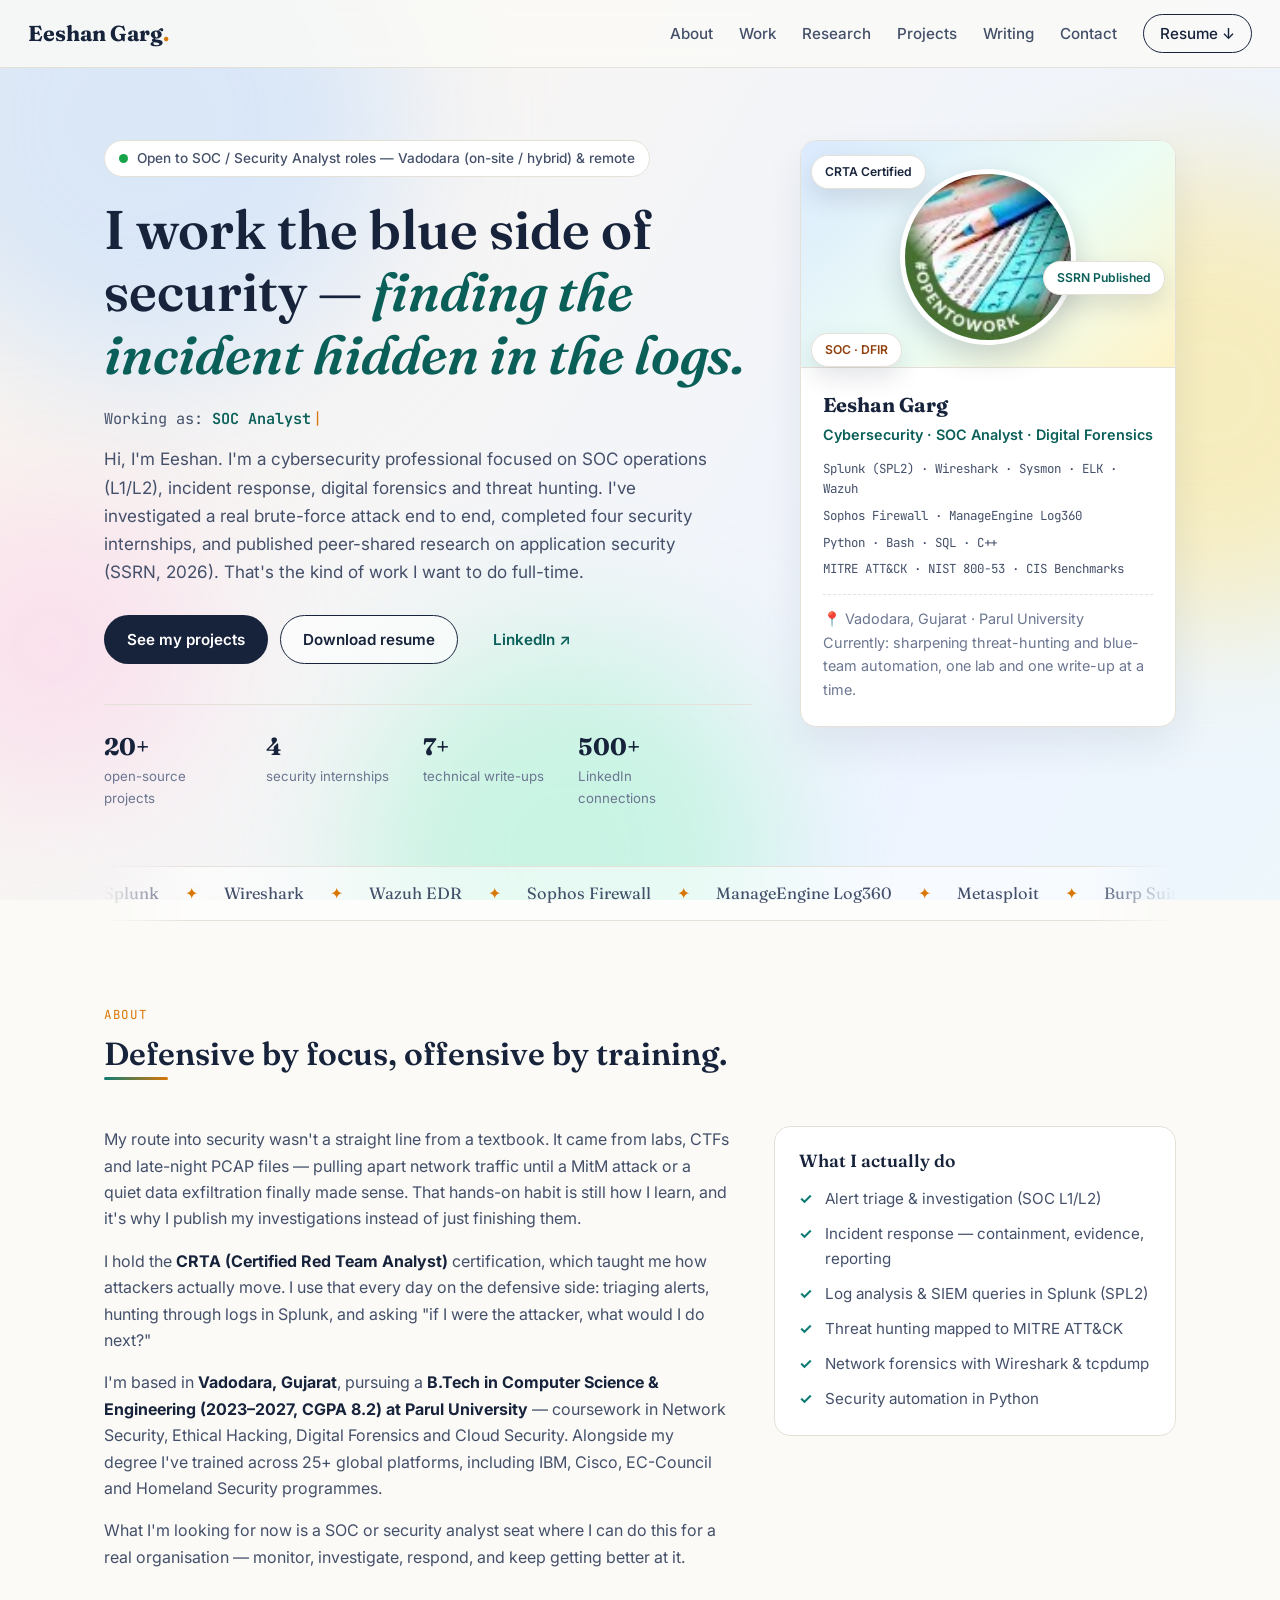
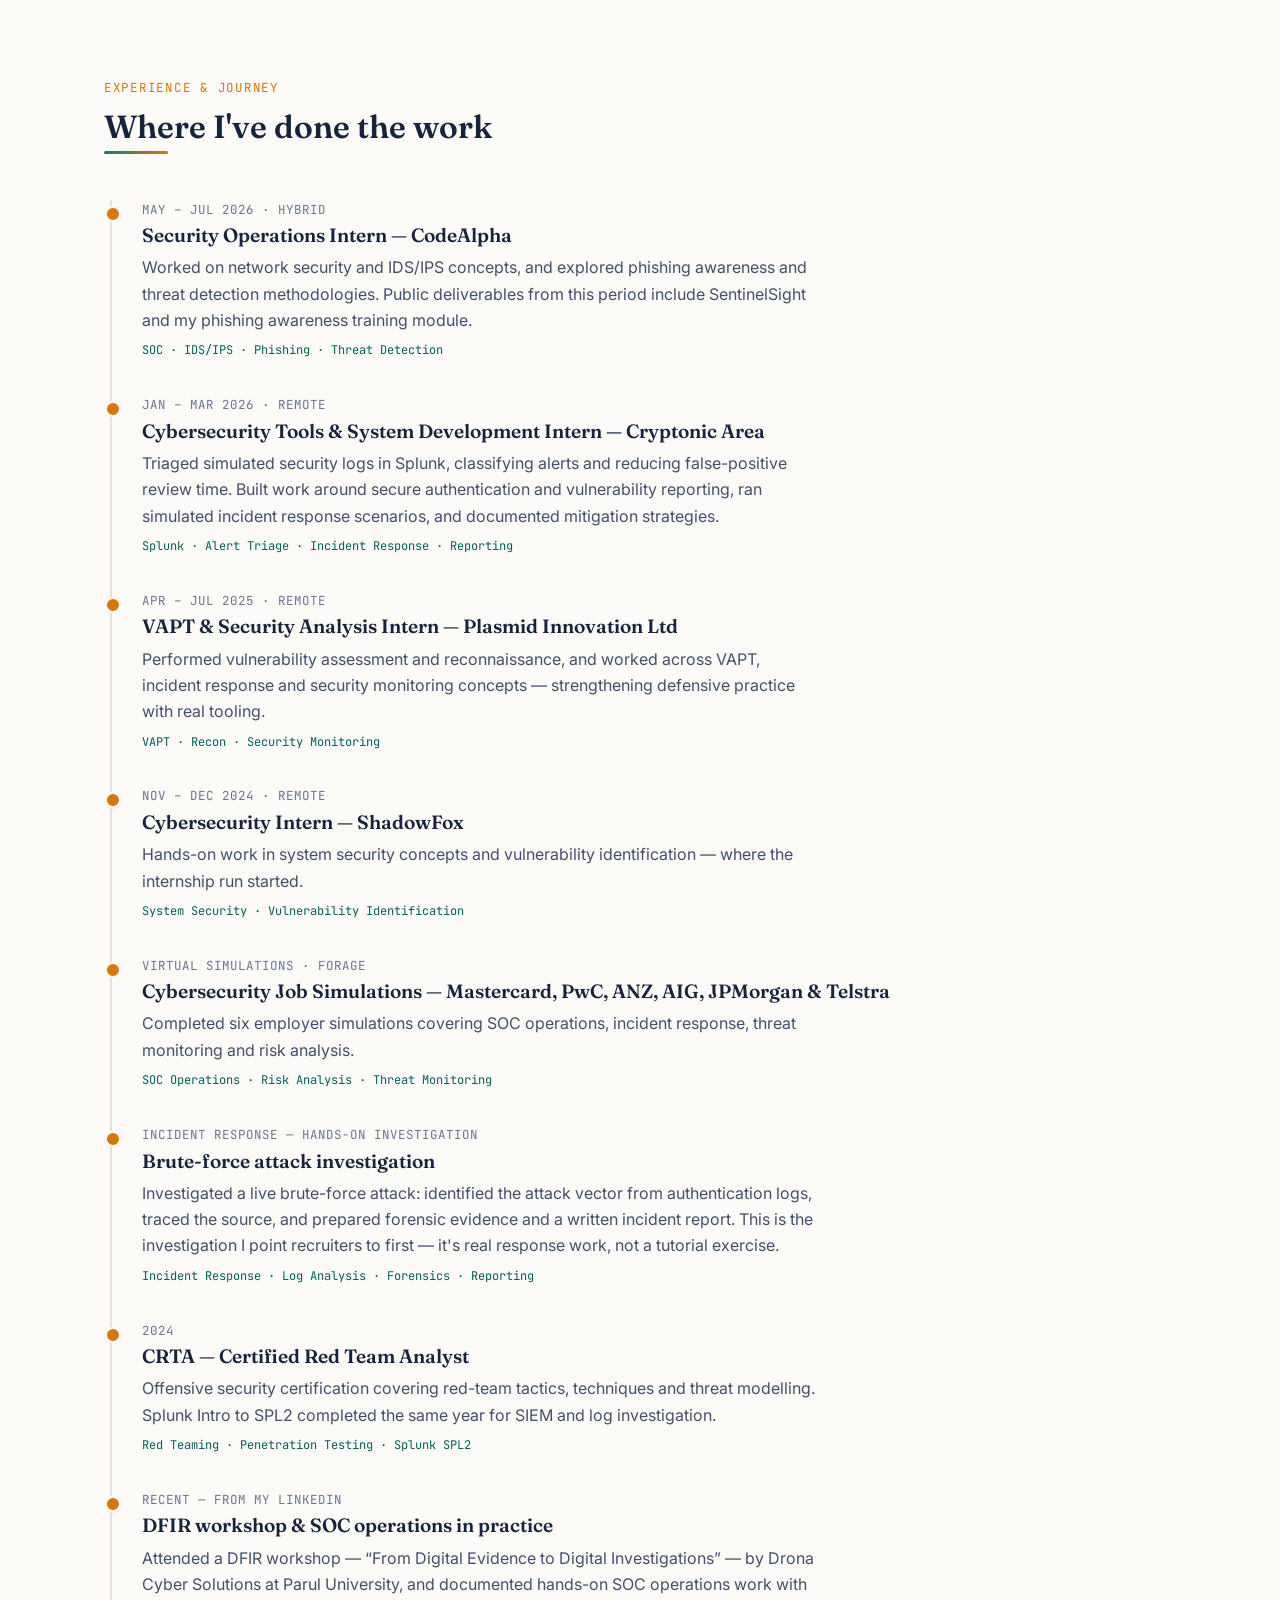
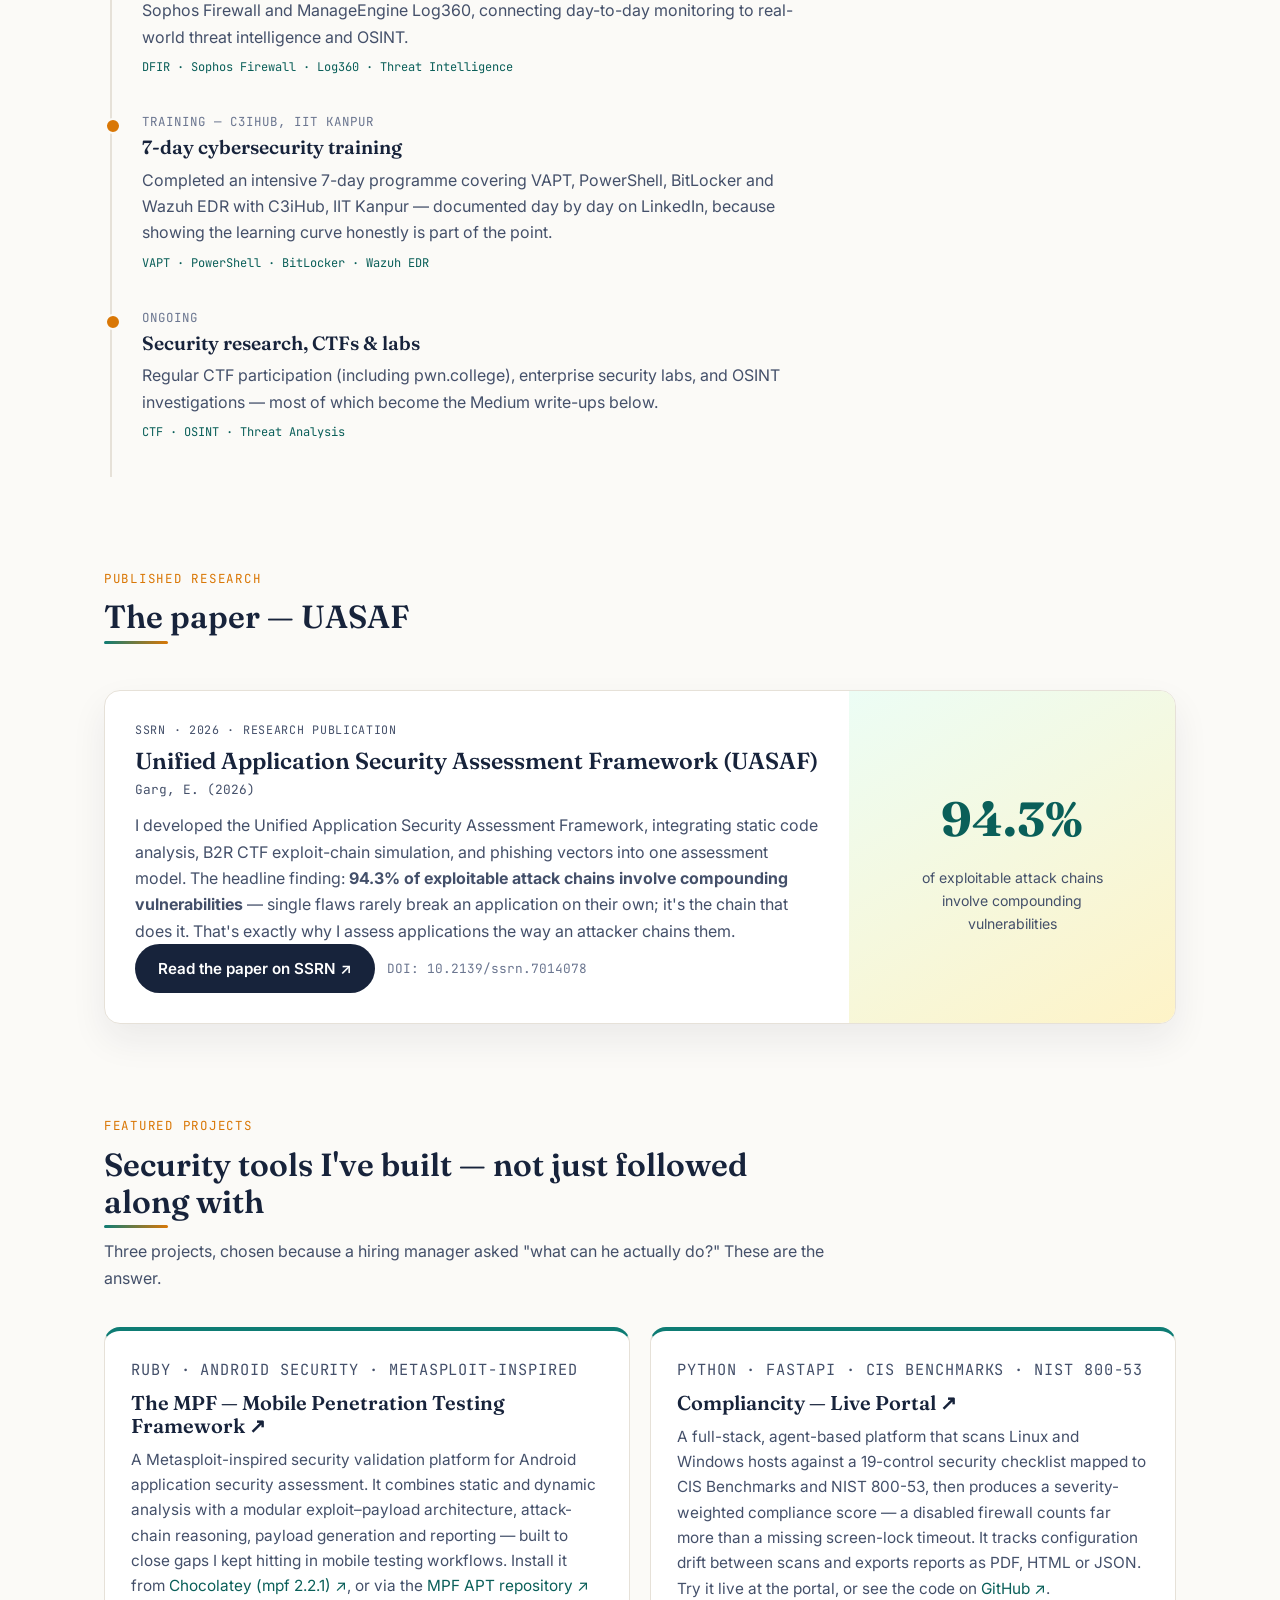
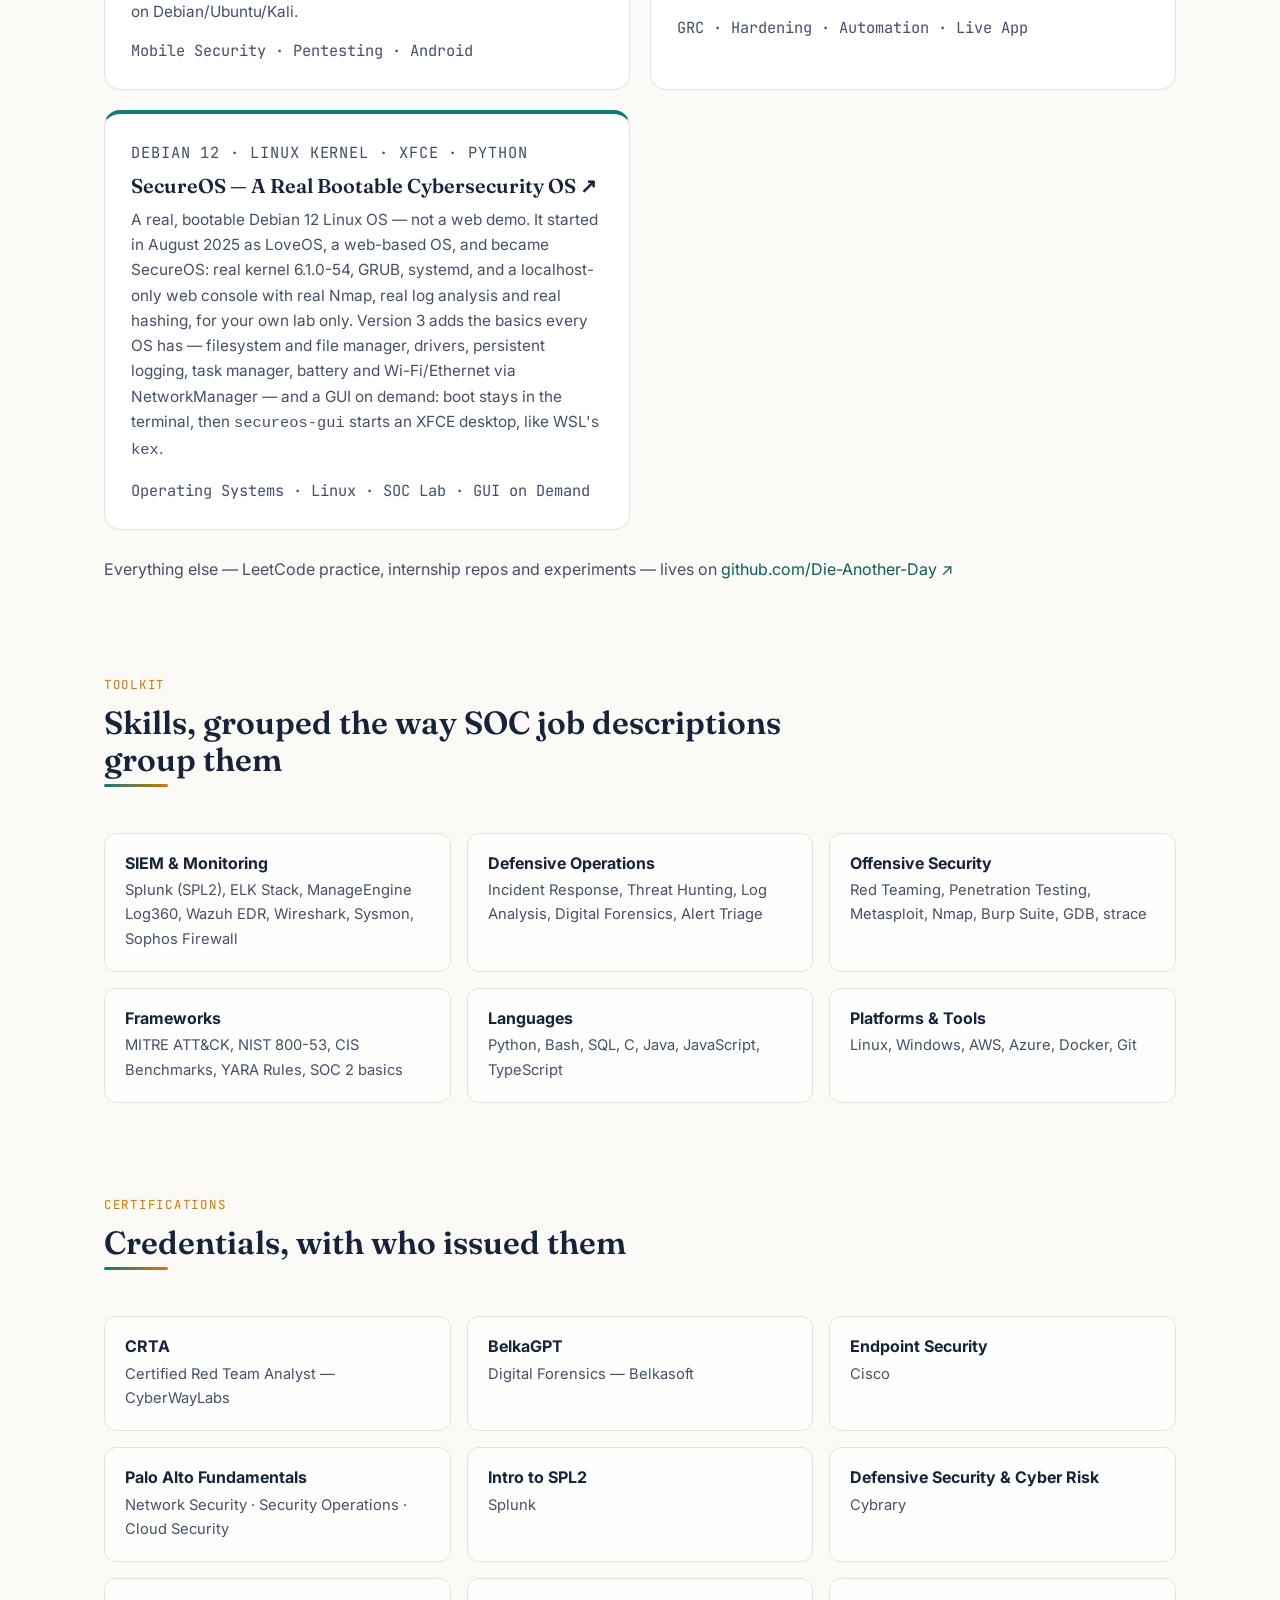
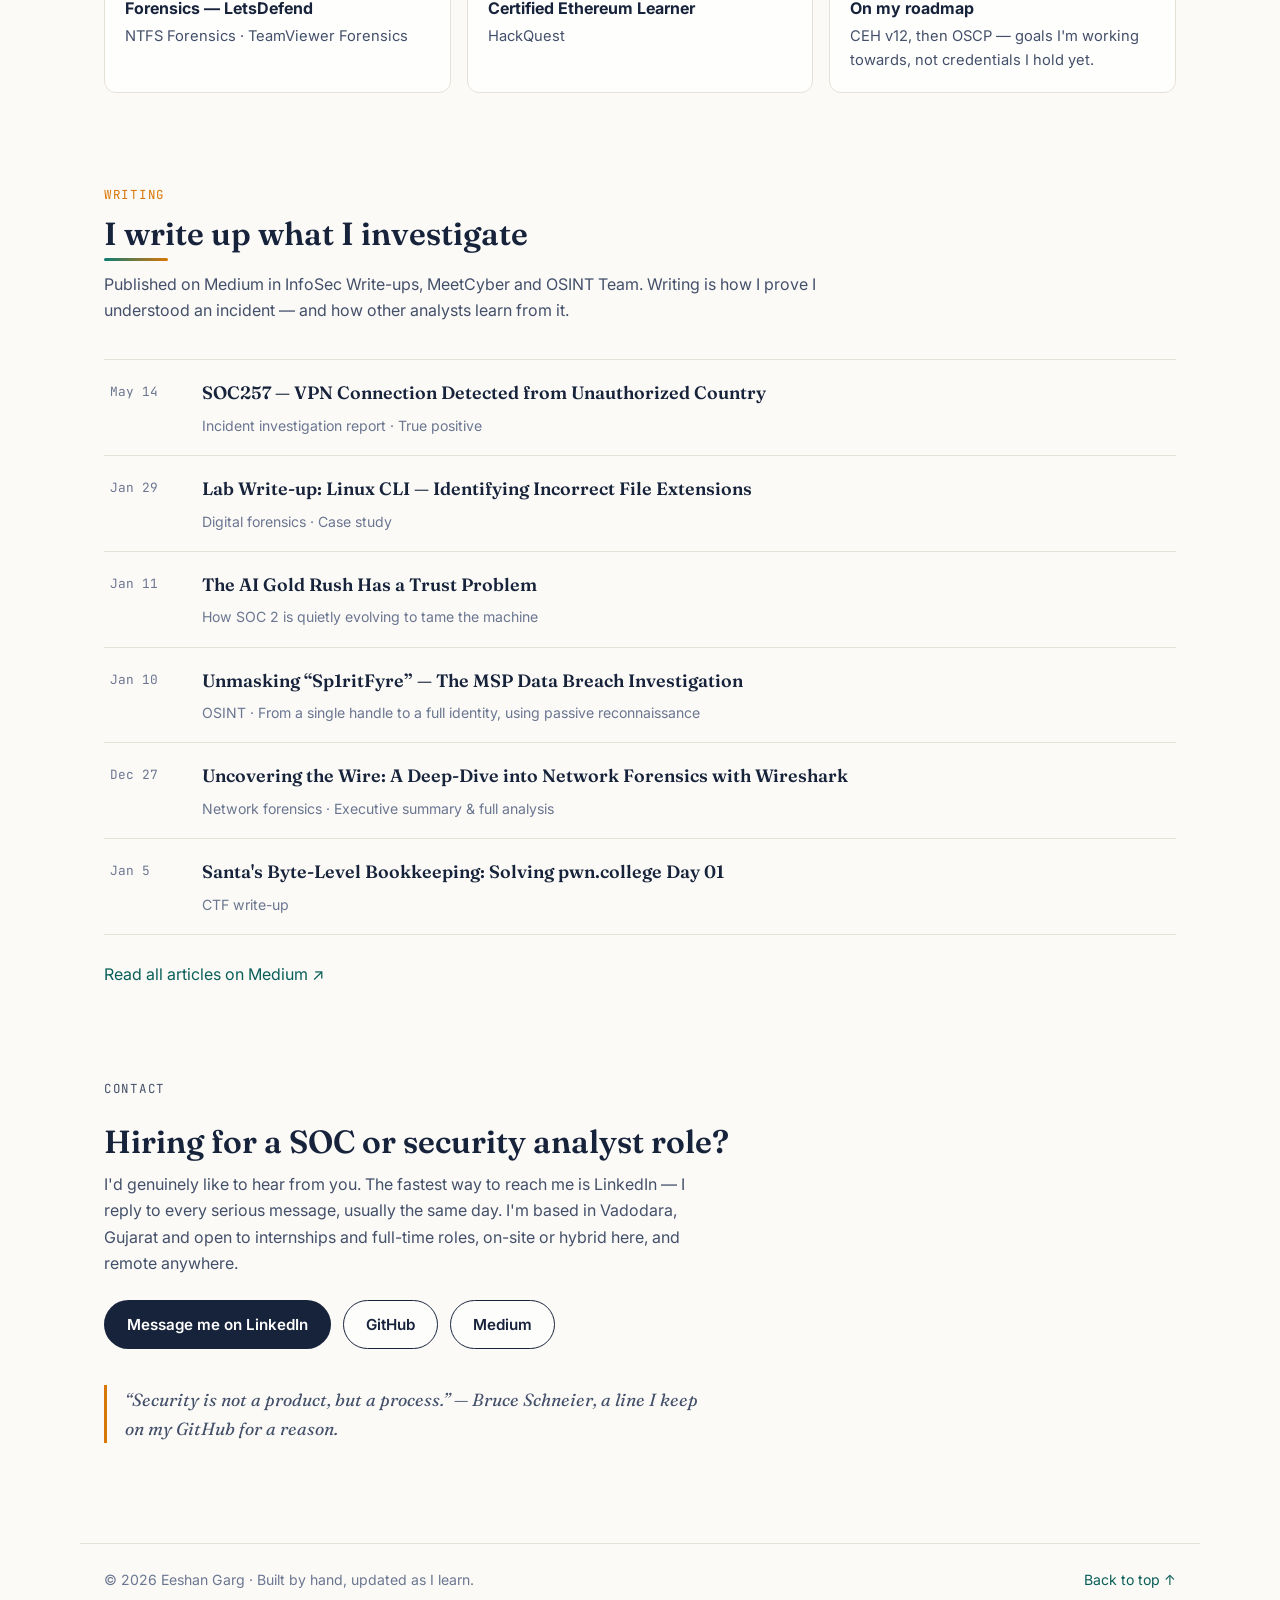
==== commit d9f04aad: "Portfolio: showcase MPF, Compliancity and SecureOS; add Chocolatey mpf 2.2.1 link" ====
--- a/preview-single-file.html
+++ b/preview-single-file.html
@@ -580,57 +580,29 @@
     <div class="section-head">
       <p class="kicker">Featured projects</p>
       <h2>Security tools I've built — not just followed along with</h2>
-      <p class="section-sub">Six picks from 20+ repositories, chosen because a hiring manager asked "what can he actually do?" These are the answer.</p>
+      <p class="section-sub">Three projects, chosen because a hiring manager asked "what can he actually do?" These are the answer.</p>
     </div>
 
     <div class="project-grid">
       <article class="project-card featured">
-        <p class="project-meta">Python · CIS Benchmarks · NIST 800-53</p>
-        <h3><a href="https://github.com/Die-Another-Day/Security-Policy-Compliance-Checker" target="_blank" rel="noopener">Security Policy Compliance Checker ↗</a></h3>
-        <p>An agent-based platform that scans Linux and Windows hosts against a 19-control security checklist mapped to CIS Benchmarks and NIST 800-53, then produces a severity-weighted compliance score. Built for the unglamorous but essential work of proving a system is actually configured safely.</p>
-        <p class="project-foot">GRC · Hardening · Automation</p>
+        <p class="project-meta">Ruby · Android Security · Metasploit-inspired</p>
+        <h3><a href="https://github.com/Die-Another-Day/The-MPF" target="_blank" rel="noopener">The MPF — Mobile Penetration Testing Framework ↗</a></h3>
+        <p>A Metasploit-inspired security validation platform for Android application security assessment. It combines static and dynamic analysis with a modular exploit–payload architecture, attack-chain reasoning, payload generation and reporting — built to close gaps I kept hitting in mobile testing workflows. Install it from <a href="https://community.chocolatey.org/packages/mpf/2.2.1" target="_blank" rel="noopener">Chocolatey (mpf 2.2.1) ↗</a>, or via the <a href="https://die-another-day.github.io/The-MPF-APT" target="_blank" rel="noopener">MPF APT repository ↗</a> on Debian/Ubuntu/Kali.</p>
+        <p class="project-foot">Mobile Security · Pentesting · Android</p>
       </article>
 
       <article class="project-card featured">
-        <p class="project-meta">Python · SOC · Evidence Integrity</p>
-        <h3><a href="https://github.com/Die-Another-Day/LumenChain" target="_blank" rel="noopener">LumenChain ↗</a></h3>
-        <p>An AI-assisted SOC investigation platform with hash-chain verified evidence integrity — Lumen (light) + chain (the tamper-evident ledger). It keeps the chain of custody intact while an analyst works a case, because an investigation you can't trust is just a story.</p>
-        <p class="project-foot">SOC · Incident Response · Chain of Custody</p>
+        <p class="project-meta">Python · FastAPI · CIS Benchmarks · NIST 800-53</p>
+        <h3><a href="https://compliancity.vercel.app/" target="_blank" rel="noopener">Compliancity — Live Portal ↗</a></h3>
+        <p>A full-stack, agent-based platform that scans Linux and Windows hosts against a 19-control security checklist mapped to CIS Benchmarks and NIST 800-53, then produces a severity-weighted compliance score — a disabled firewall counts far more than a missing screen-lock timeout. It tracks configuration drift between scans and exports reports as PDF, HTML or JSON. Try it live at the portal, or see the code on <a href="https://github.com/Die-Another-Day/Security-Policy-Compliance-Checker" target="_blank" rel="noopener">GitHub ↗</a>.</p>
+        <p class="project-foot">GRC · Hardening · Automation · Live App</p>
       </article>
 
-      <article class="project-card">
-        <p class="project-meta">Python · Scapy · FastAPI · Next.js</p>
-        <h3><a href="https://github.com/Die-Another-Day/CodeAlpha_SentinelSight" target="_blank" rel="noopener">SentinelSight ↗</a></h3>
-        <p>Network intelligence and traceroute analysis platform with interactive visualisations. Built during my CodeAlpha internship to make network paths — and the anomalies in them — visible at a glance.</p>
-        <p class="project-foot">Network Intelligence · Visualisation</p>
-      </article>
-
-      <article class="project-card">
-        <p class="project-meta">Ruby · Android Security</p>
-        <h3><a href="https://github.com/Die-Another-Day/The-MPF" target="_blank" rel="noopener">The MPF — Mobile Penetration Testing Framework ↗</a></h3>
-        <p>A Metasploit-inspired security validation platform for Android app security assessment, built to close gaps I kept hitting in mobile testing workflows.</p>
-        <p class="project-foot">Mobile Security · Pentesting</p>
-      </article>
-
-      <article class="project-card">
-        <p class="project-meta">Wireshark · tcpdump · PCAP Analysis</p>
-        <h3><a href="https://github.com/Die-Another-Day/Wireshark-Forensics-Practice" target="_blank" rel="noopener">Wireshark Forensics Practice ↗</a></h3>
-        <p>Five network forensic labs analysing real PCAPs — MitM attacks, data exfiltration, and compromised Windows hosts. The lab work behind several of my Medium write-ups.</p>
-        <p class="project-foot">Forensics · Network Analysis</p>
-      </article>
-
-      <article class="project-card">
-        <p class="project-meta">Python · Packet Analysis</p>
-        <h3>SniffWave — Network Sniffer</h3>
-        <p>A packet sniffer that captures, parses and analyses network traffic for protocol and packet inspection — the small, sharp tool I reach for before opening a full forensic suite.</p>
-        <p class="project-foot">Network Traffic · Protocol Inspection</p>
-      </article>
-
-      <article class="project-card">
-        <p class="project-meta">Security Awareness · Social Engineering</p>
-        <h3><a href="https://github.com/Die-Another-Day/CodeAlpha_PhishingAwarenessTraining" target="_blank" rel="noopener">Phishing Awareness Training ↗</a></h3>
-        <p>A training module that teaches users to spot phishing, fake websites, email scams and social-engineering tactics. Because the human layer is still where most incidents start.</p>
-        <p class="project-foot">Awareness · Phishing · Training</p>
+      <article class="project-card featured">
+        <p class="project-meta">Debian 12 · Linux Kernel · XFCE · Python</p>
+        <h3><a href="https://github.com/Die-Another-Day/SecureOS" target="_blank" rel="noopener">SecureOS — A Real Bootable Cybersecurity OS ↗</a></h3>
+        <p>A real, bootable Debian 12 Linux OS — not a web demo. It started in August 2025 as LoveOS, a web-based OS, and became SecureOS: real kernel 6.1.0-54, GRUB, systemd, and a localhost-only web console with real Nmap, real log analysis and real hashing, for your own lab only. Version 3 adds the basics every OS has — filesystem and file manager, drivers, persistent logging, task manager, battery and Wi-Fi/Ethernet via NetworkManager — and a GUI on demand: boot stays in the terminal, then <code>secureos-gui</code> starts an XFCE desktop, like WSL's <code>kex</code>.</p>
+        <p class="project-foot">Operating Systems · Linux · SOC Lab · GUI on Demand</p>
       </article>
     </div>
     <p class="more-link">Everything else — LeetCode practice, internship repos and experiments — lives on <a href="https://github.com/Die-Another-Day/" target="_blank" rel="noopener">github.com/Die-Another-Day ↗</a></p>
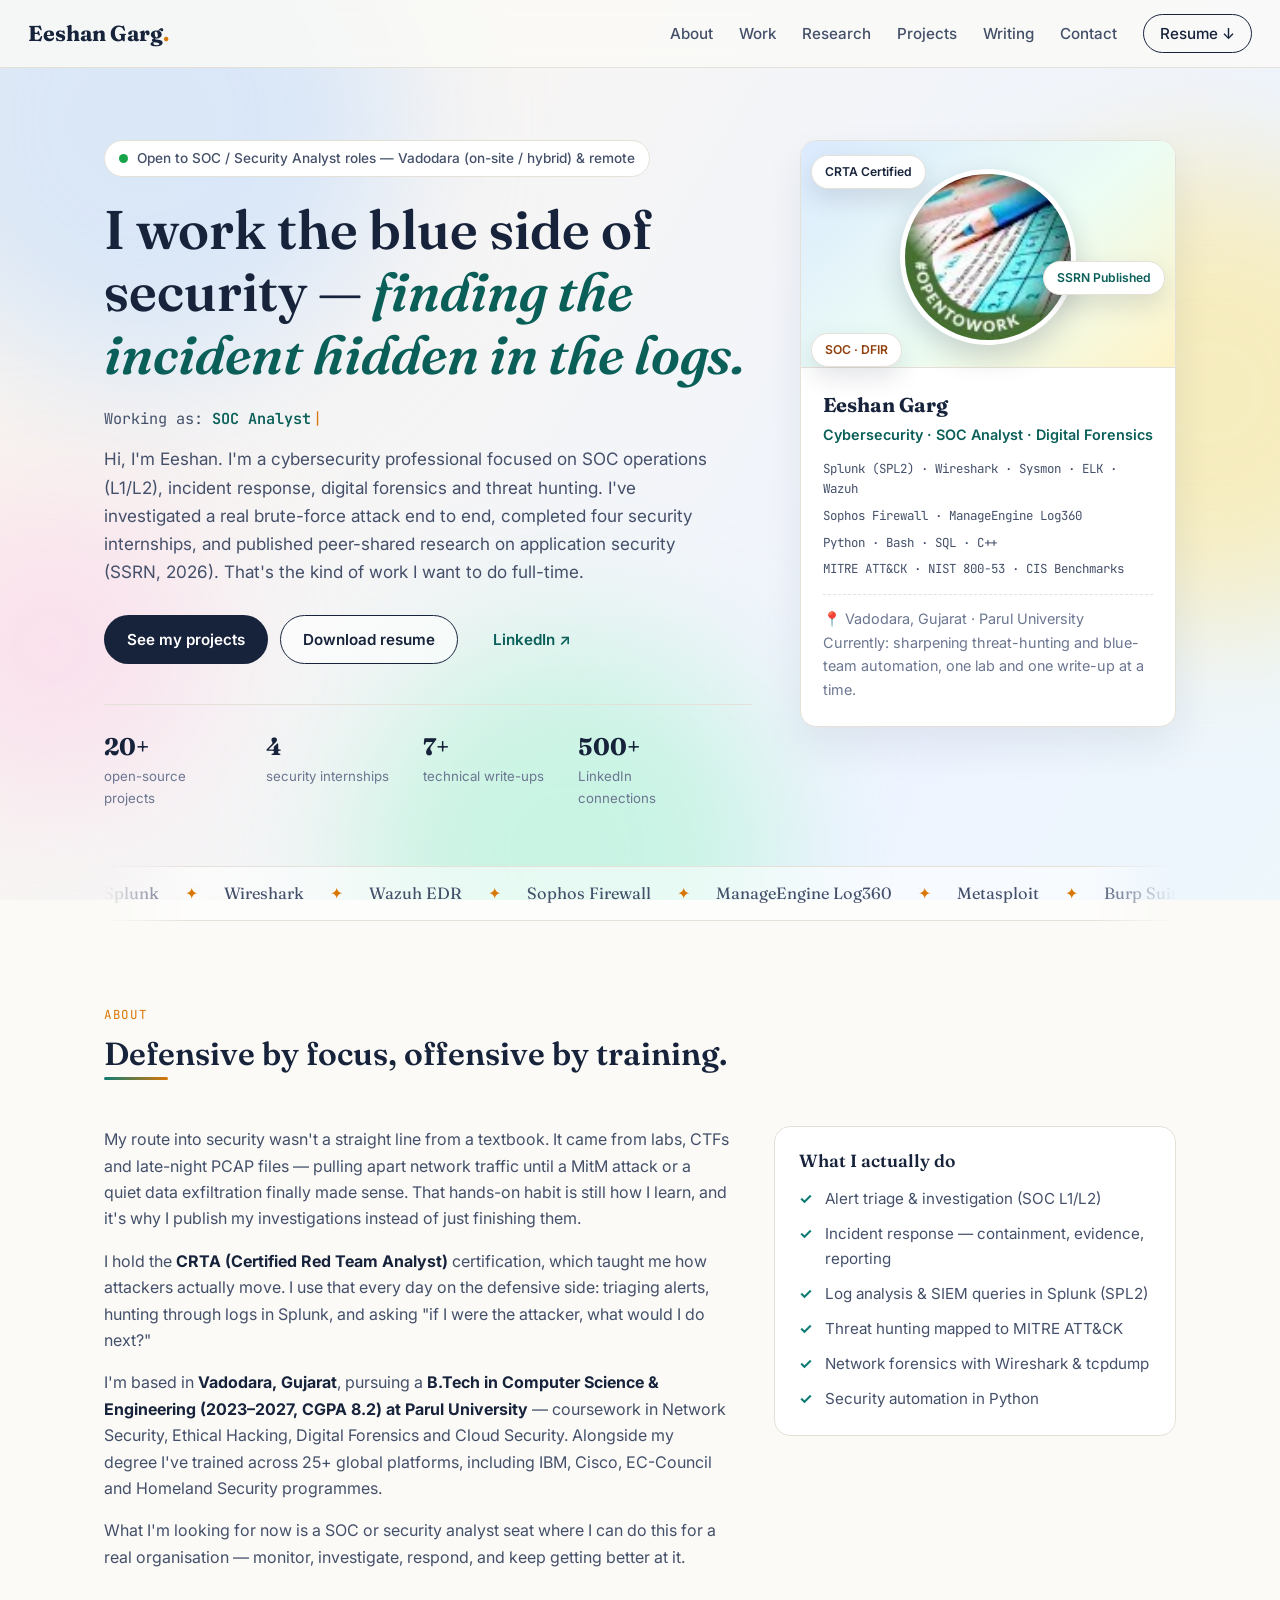
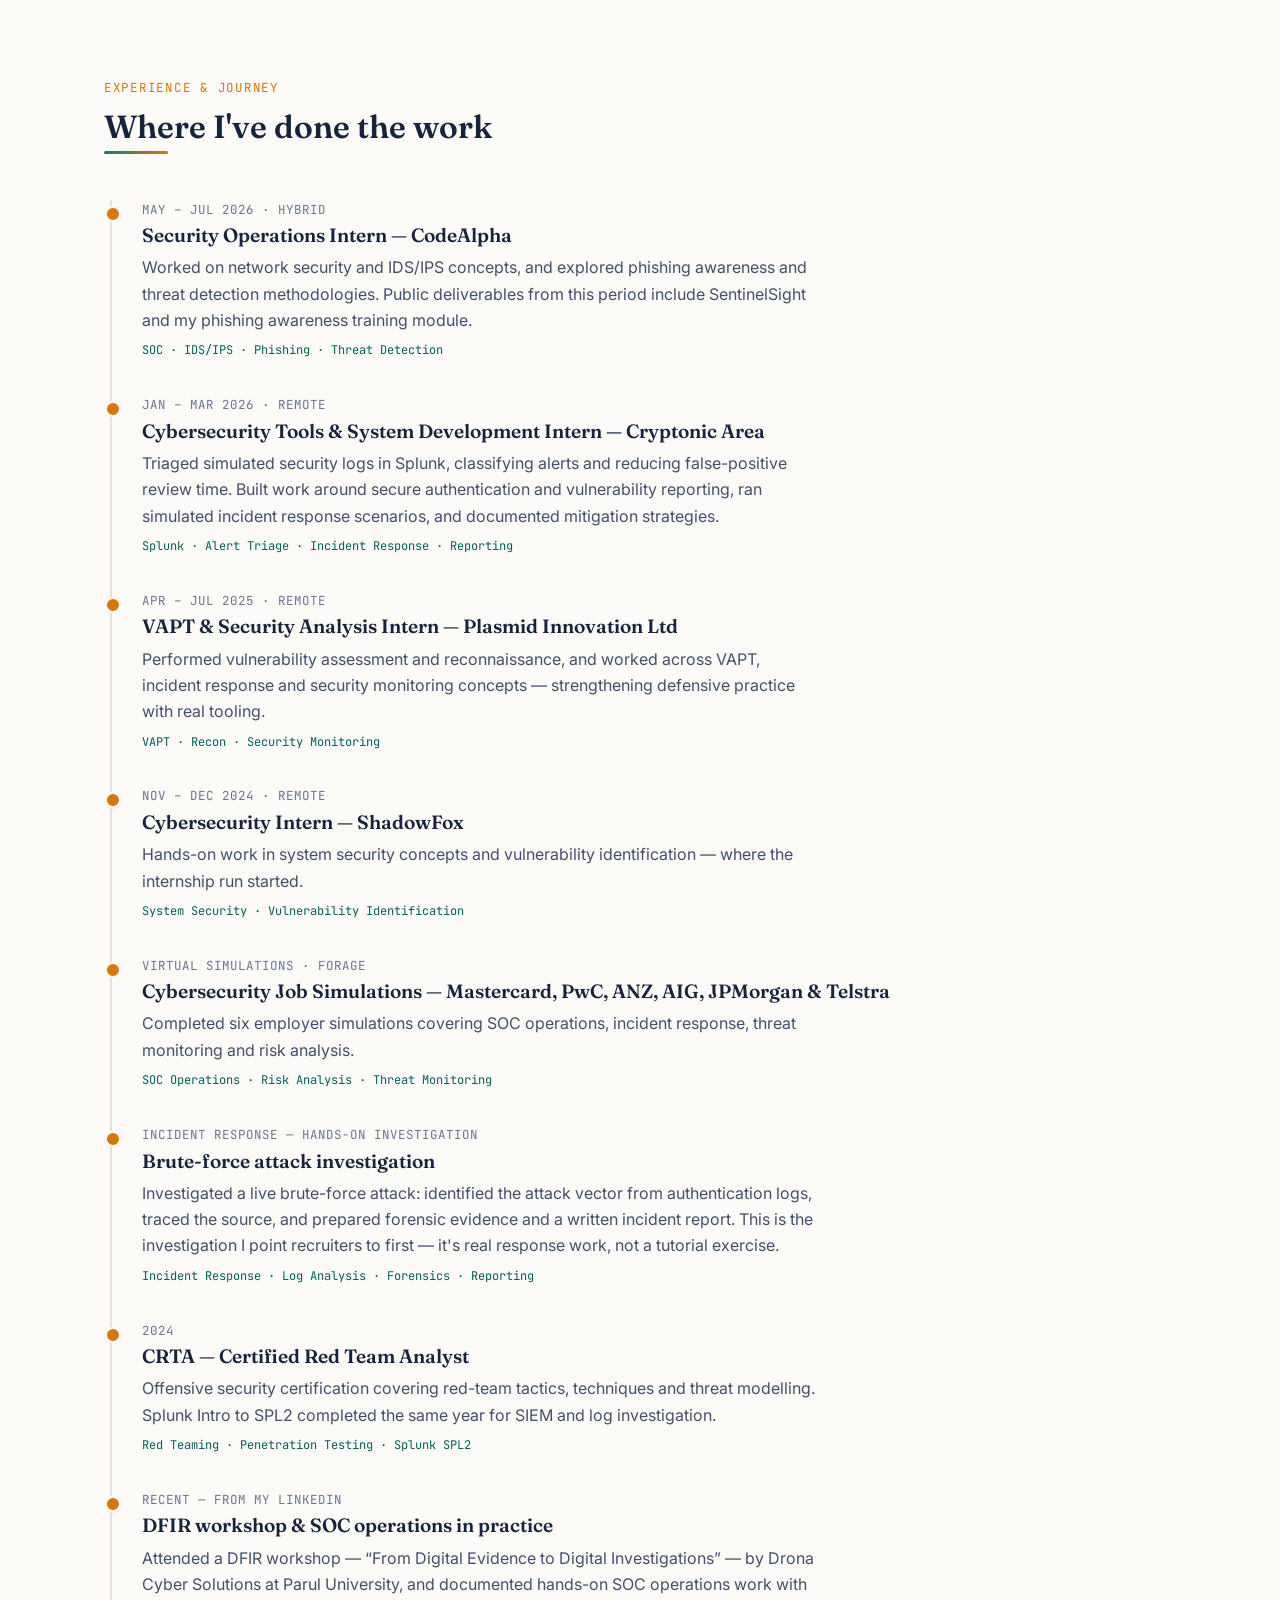
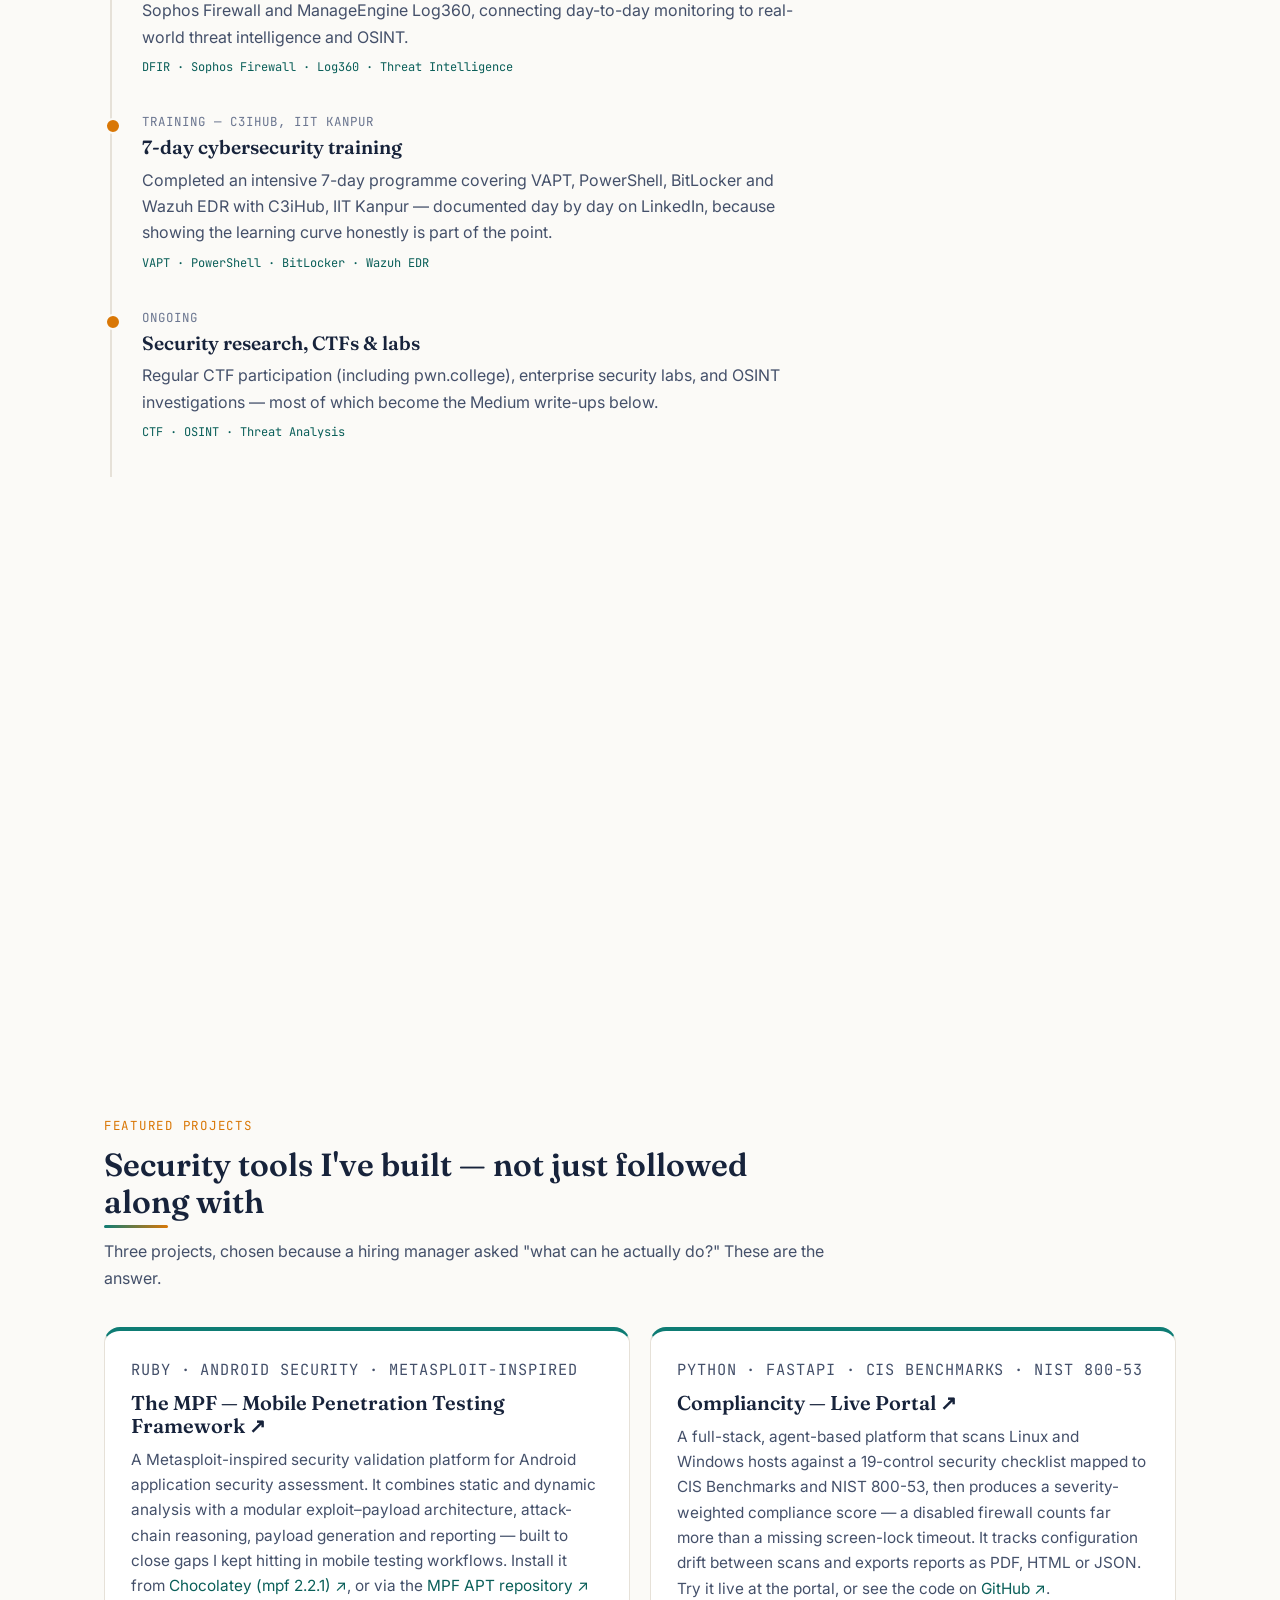
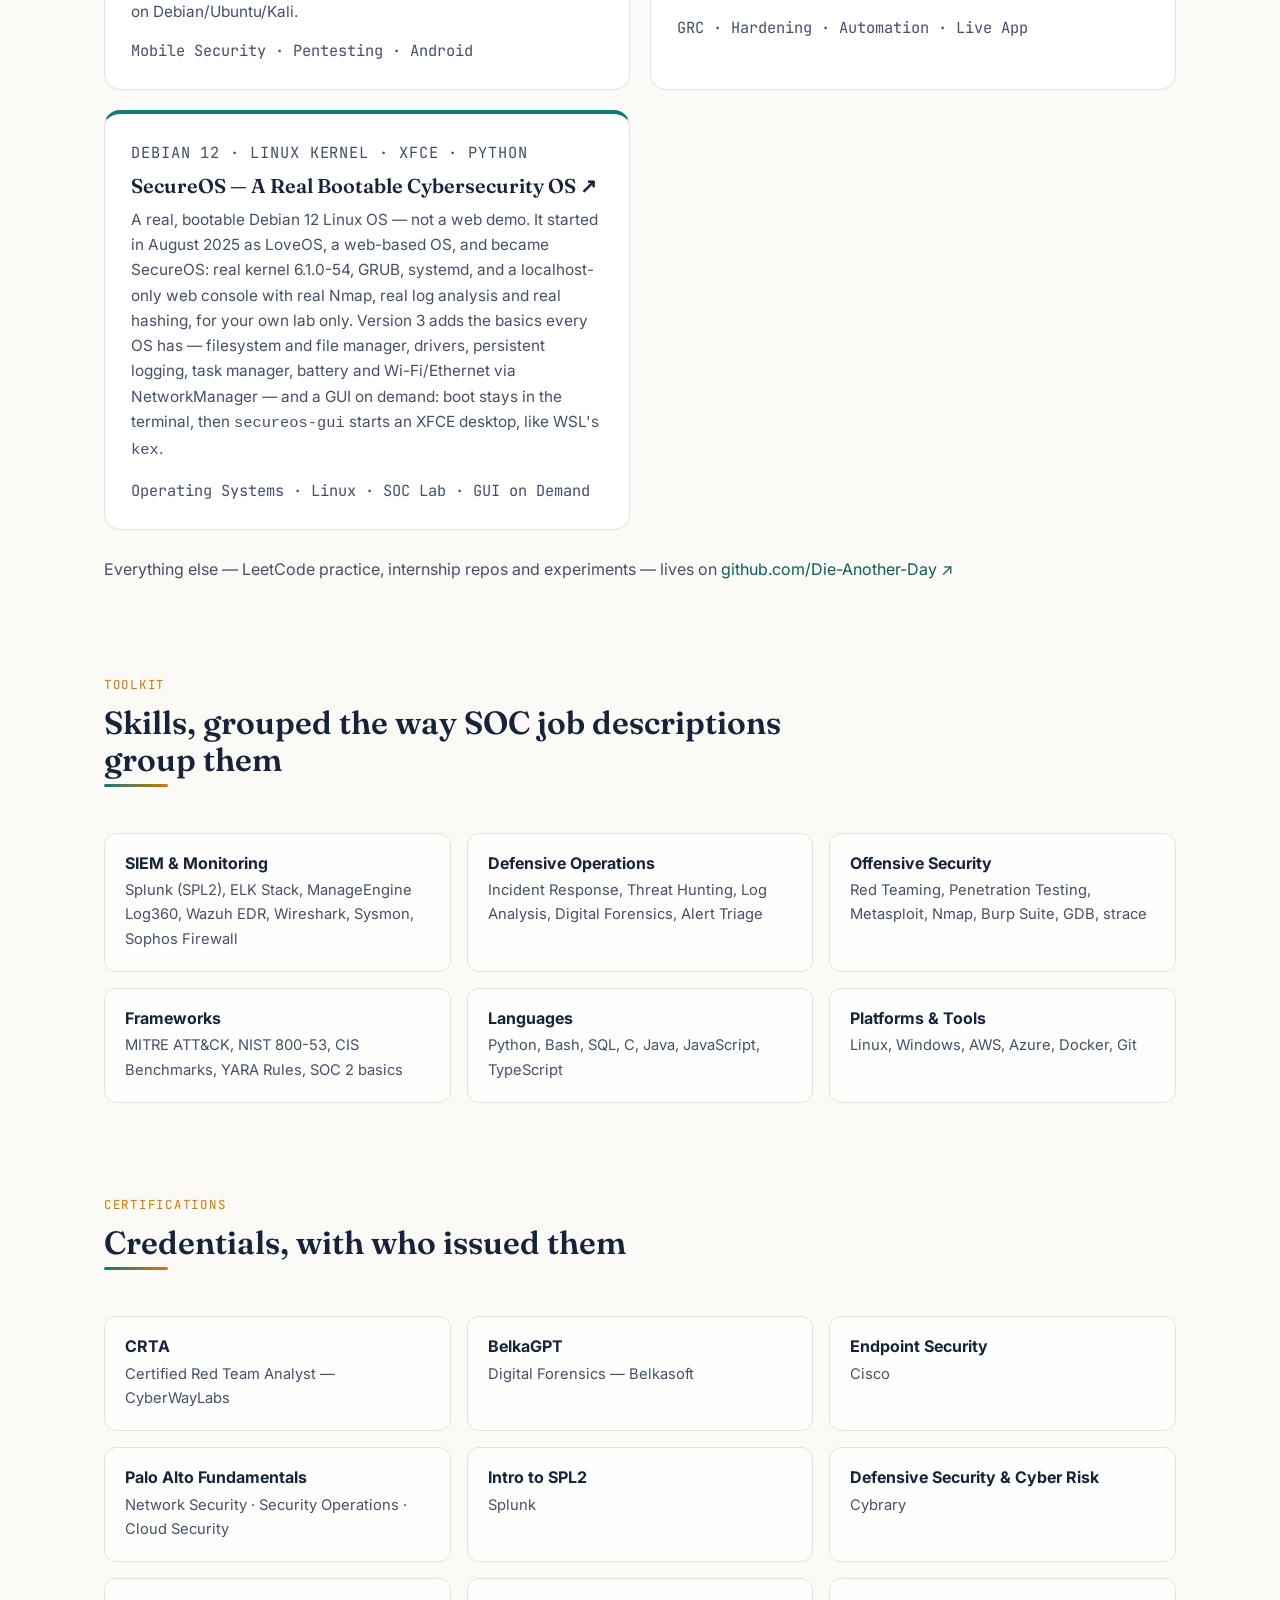
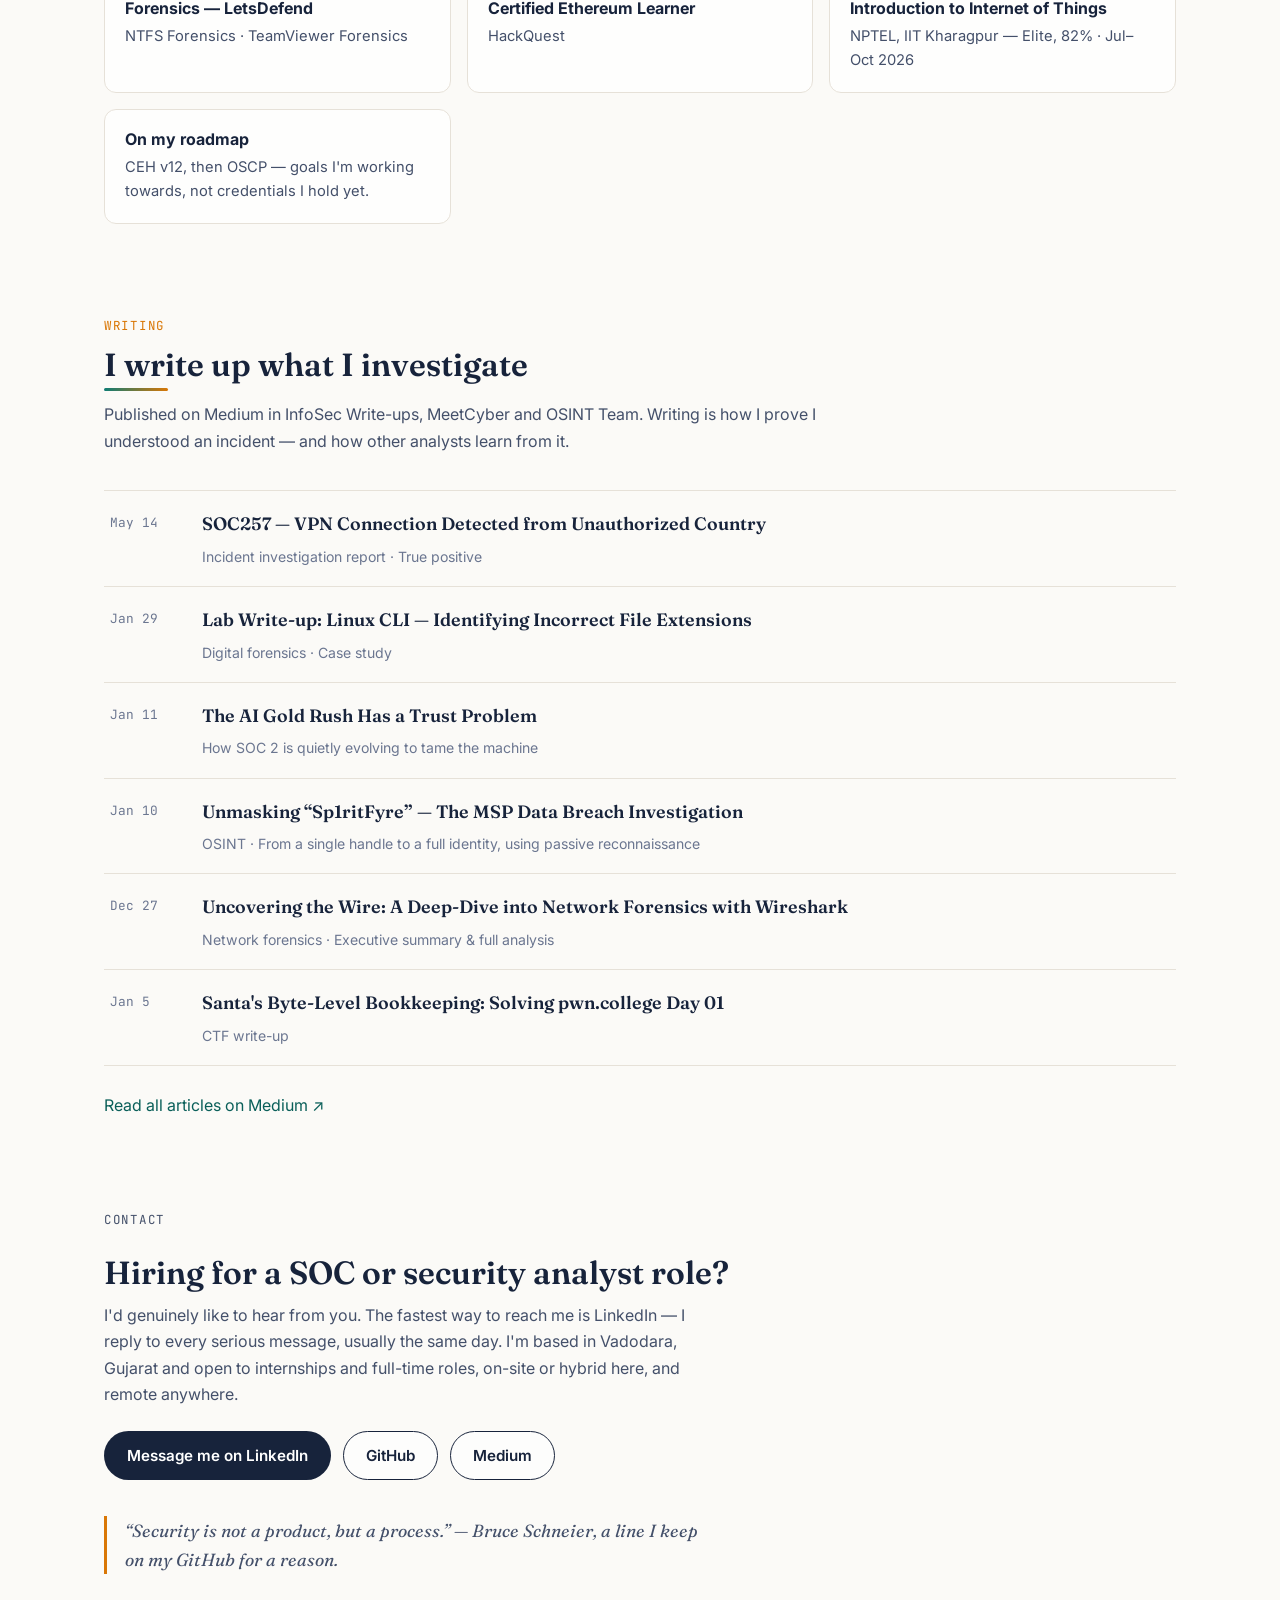
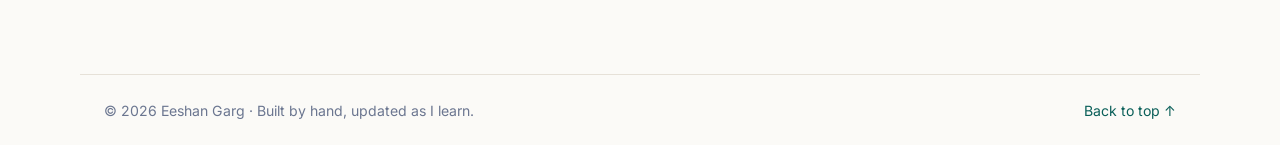
==== commit 13c6b162: "Portfolio: add NPTEL Introduction to Internet of Things (Elite, 82%)" ====
--- a/preview-single-file.html
+++ b/preview-single-file.html
@@ -639,6 +639,7 @@
       <div class="skill-box"><h3>Defensive Security &amp; Cyber Risk</h3><p>Cybrary</p></div>
       <div class="skill-box"><h3>Forensics — LetsDefend</h3><p>NTFS Forensics · TeamViewer Forensics</p></div>
       <div class="skill-box"><h3>Certified Ethereum Learner</h3><p>HackQuest</p></div>
+      <div class="skill-box"><h3>Introduction to Internet of Things</h3><p>NPTEL, IIT Kharagpur — Elite, 82% · Jul–Oct 2026</p></div>
       <div class="skill-box"><h3>On my roadmap</h3><p>CEH v12, then OSCP — goals I'm working towards, not credentials I hold yet.</p></div>
     </div>
   </section>
